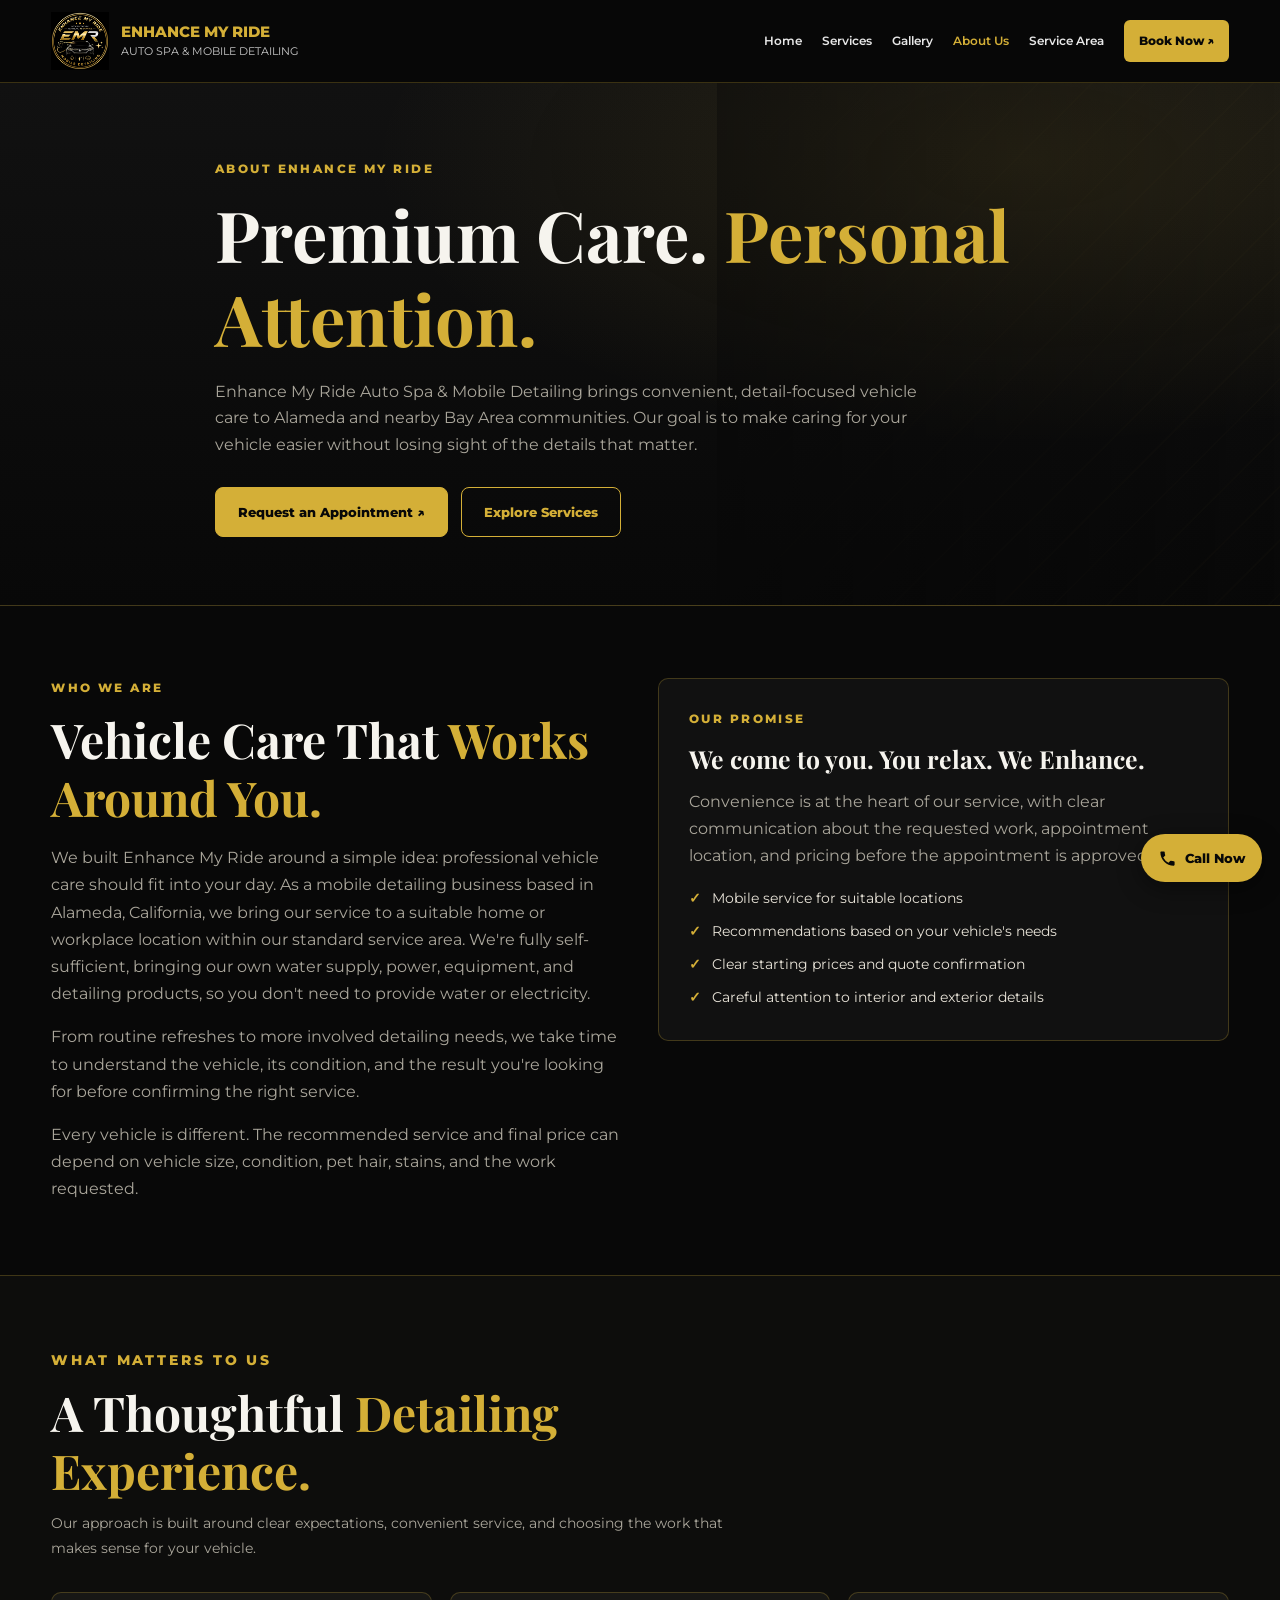
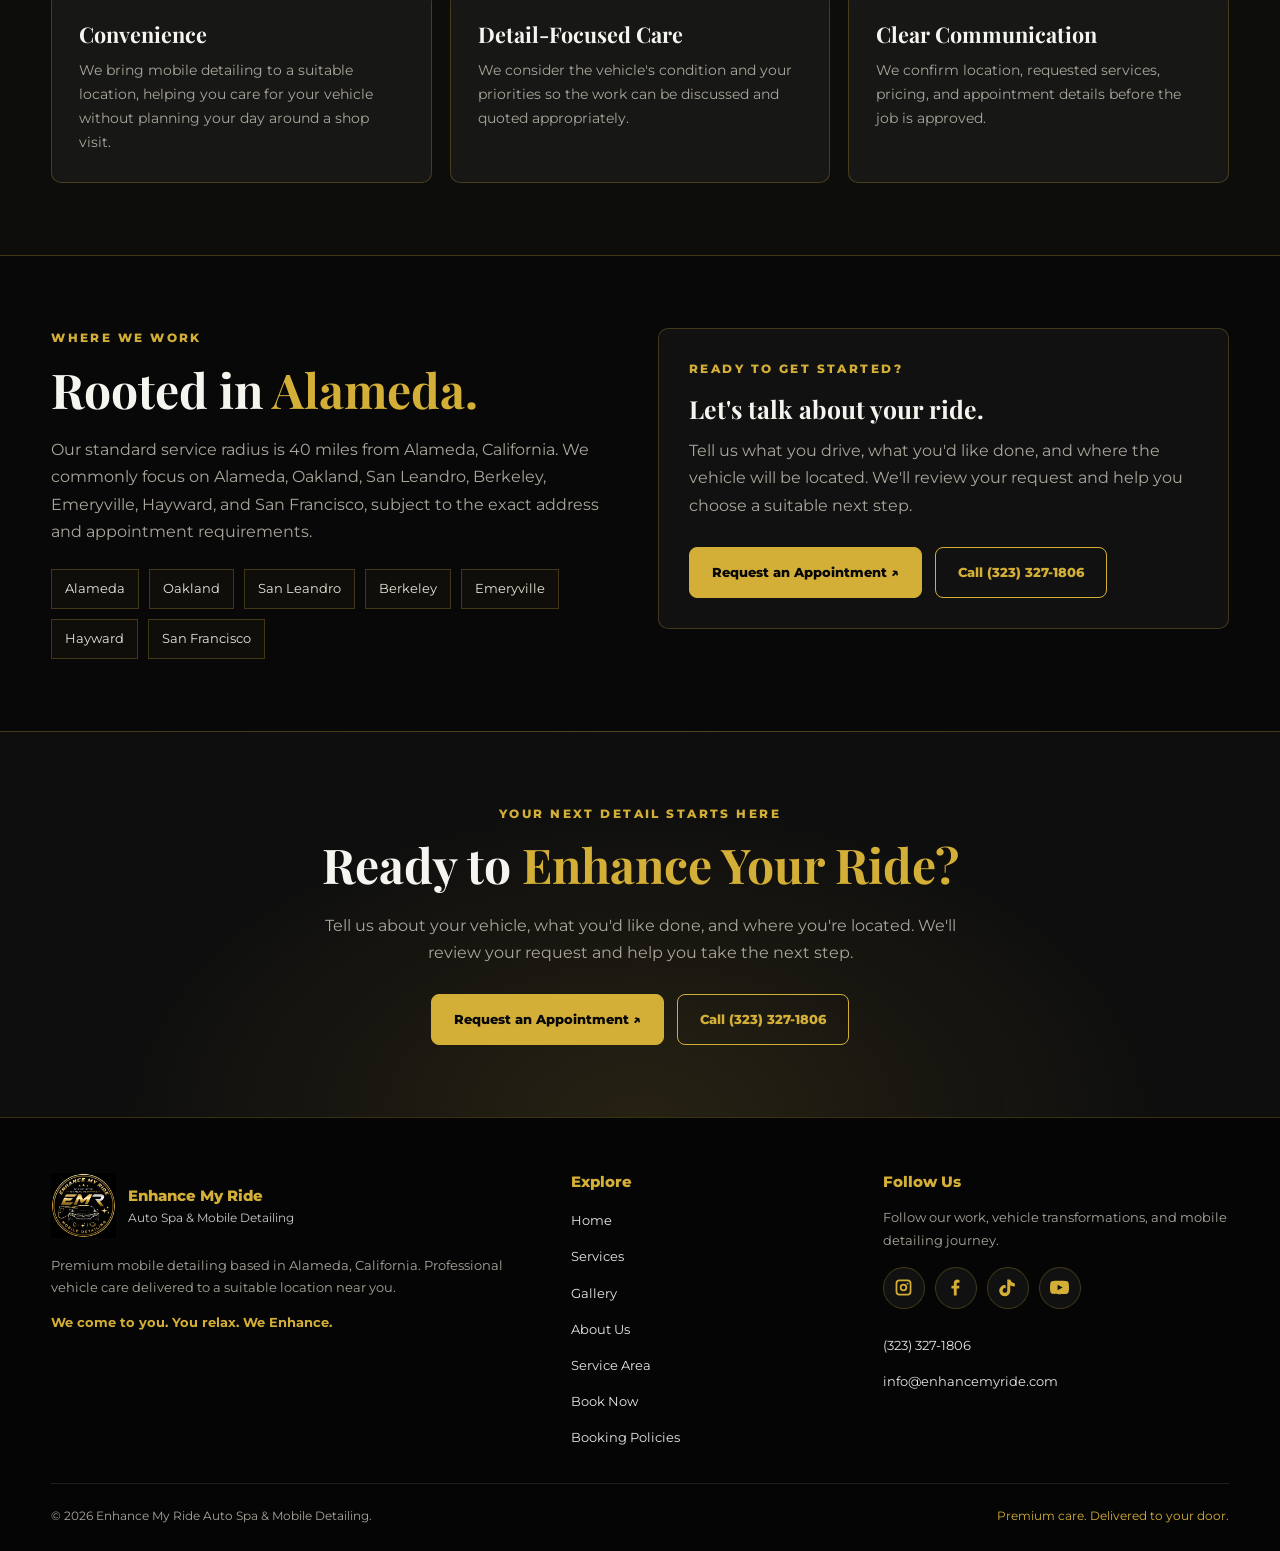
==== about.html @ 31b24845 "Update about.html" ====
<!DOCTYPE html>
<html lang="en">
<head>
  <title>About Us | Enhance My Ride Auto Spa & Mobile Detailing</title>
  <meta name="description" content="Learn about Enhance My Ride Auto Spa & Mobile Detailing, a mobile detailing business based in Alameda, California, serving nearby Bay Area communities.">
  <link rel="canonical" href="https://enhancemyride.com/about.html">
  <meta charset="UTF-8">
  <meta name="viewport" content="width=device-width, initial-scale=1">
  <meta name="theme-color" content="#080808">
  <meta name="robots" content="index, follow">
  <link rel="icon" href="images/enhance-my-ride-logo.webp?v=3">
  <link rel="preconnect" href="https://fonts.googleapis.com">
  <link rel="preconnect" href="https://fonts.gstatic.com" crossorigin>
  <link href="https://fonts.googleapis.com/css2?family=Montserrat:wght@400;500;600;700;800&family=Playfair+Display:wght@600;700&display=swap" rel="stylesheet">

  <style>
:root{--black:#080808;--black-soft:#111111;--black-card:#171715;--gold:#d4af37;--gold-light:#ecd27a;--white:#f6f4ee;--muted:#aaa69b;--line:rgba(212,175,55,.25);--max:1180px}
*,*::before,*::after{box-sizing:border-box;margin:0;padding:0}
html{scroll-behavior:smooth;scroll-padding-top:100px}
body{min-width:320px;overflow-x:hidden;background:var(--black);color:var(--white);font-family:"Montserrat",sans-serif;line-height:1.7}
a{color:inherit;text-decoration:none}
img,svg{display:block;max-width:100%}
button{font:inherit;-webkit-tap-highlight-color:transparent}
a:focus-visible,button:focus-visible{outline:3px solid var(--gold-light);outline-offset:4px}
.container{width:min(92%,var(--max));margin-inline:auto}
.gold{color:var(--gold)}
.eyebrow{margin-bottom:12px;color:var(--gold);font-size:.76rem;font-weight:800;letter-spacing:.2em;text-transform:uppercase}
h1,h2{font-family:"Playfair Display",Georgia,serif;line-height:1.2}
h1{margin-bottom:20px;font-size:clamp(2.6rem,6vw,4.4rem)}
h2{margin-bottom:18px;font-size:clamp(2rem,4vw,3rem)}
h3{line-height:1.35}
p{color:var(--muted)}
.section{padding:72px 0}
.section-heading{max-width:760px;margin-bottom:32px}
.section-heading h2{margin-bottom:12px}
.section-heading p{max-width:700px;font-size:.9rem}
.btn{display:inline-flex;min-height:48px;align-items:center;justify-content:center;gap:9px;padding:13px 22px;border:1px solid var(--gold);border-radius:8px;background:var(--gold);color:#080808;font-size:.84rem;font-weight:800;text-align:center;transition:transform .2s ease,background .2s ease}
.btn:hover{transform:translateY(-2px);background:var(--gold-light)}
.btn-outline{background:transparent;color:var(--gold)}
.btn-outline:hover{background:rgba(212,175,55,.1)}
.actions{display:flex;flex-wrap:wrap;gap:13px;margin-top:28px}
.site-header{position:sticky;top:0;z-index:1000;background:rgba(8,8,8,.97);border-bottom:1px solid var(--line);backdrop-filter:blur(14px)}
.nav-container{position:relative;display:flex;min-height:82px;align-items:center;justify-content:space-between;gap:20px}
.brand{display:flex;min-width:0;align-items:center;gap:12px}
.brand img{width:58px;height:58px;flex-shrink:0;object-fit:contain}
.brand-name{display:block;color:var(--gold);font-family:"Montserrat",sans-serif;font-size:.96rem;font-weight:800;line-height:1.3}
.brand-tagline{display:block;margin-top:3px;color:#c9c9c9;font-size:.66rem;line-height:1.4}
.menu{display:none;width:44px;height:44px;flex-shrink:0;align-items:center;justify-content:center;border:1px solid var(--line);border-radius:8px;background:var(--black-card);color:var(--gold);font-size:1.5rem;cursor:pointer}
.nav{display:flex;align-items:center;justify-content:flex-end;gap:20px}
.nav a{color:#e7e7e7;font-size:.78rem;font-weight:600;transition:color .2s ease}
.nav a:hover,.nav a[aria-current="page"]{color:var(--gold)}
.nav .nav-book{padding:10px 15px;border:0;border-radius:6px;background:var(--gold);color:#080808;font-weight:800;white-space:nowrap}
.nav .nav-book:hover{background:var(--gold-light);color:#080808}
.page-hero{position:relative;isolation:isolate;padding:76px 0 68px;overflow:hidden;border-bottom:1px solid var(--line);background:radial-gradient(ellipse at 80% 15%,rgba(212,175,55,.12),transparent 45%),linear-gradient(180deg,#111 0%,#080808 100%)}
.page-hero::after{position:absolute;z-index:-1;inset:0 0 0 auto;width:44%;content:"";opacity:.4;background:linear-gradient(90deg,#080808 0%,transparent 100%),repeating-linear-gradient(135deg,transparent 0,transparent 36px,rgba(212,175,55,.045) 37px,rgba(212,175,55,.045) 38px);pointer-events:none}
.page-hero-content{max-width:850px}
.page-hero h1{max-width:850px;margin-bottom:18px}
.page-hero p:not(.eyebrow){max-width:720px;font-size:.98rem}
.card-grid{display:grid;grid-template-columns:repeat(3,minmax(0,1fr));gap:18px}
.card{padding:27px;border:1px solid var(--line);border-radius:10px;background:var(--black-card);transition:border-color .2s ease,transform .2s ease}
.card:hover{transform:translateY(-3px);border-color:rgba(212,175,55,.6)}
.card h3{margin-bottom:10px;color:var(--white);font-family:"Playfair Display",Georgia,serif;font-size:1.35rem}
.card p{font-size:.88rem}
.card-kicker{margin-bottom:8px;color:var(--gold);font-size:.72rem;font-weight:800;letter-spacing:.13em;text-transform:uppercase}
.price{margin:8px 0 15px;color:var(--gold);font-family:"Playfair Display",Georgia,serif;font-size:2.2rem;line-height:1.2}
.price small{font-family:"Montserrat",sans-serif;font-size:.75rem;font-weight:600}
.feature-list{display:grid;gap:10px;margin:18px 0 0;padding:0;list-style:none}
.feature-list li{position:relative;padding-left:23px;color:#e8e3d8;font-size:.85rem}
.feature-list li::before{position:absolute;left:0;top:0;color:var(--gold);content:"✓";font-weight:800}
.dark-band{border-top:1px solid var(--line);border-bottom:1px solid var(--line);background:#0d0d0c}
.two-col{display:grid;grid-template-columns:1fr 1fr;gap:36px;align-items:start}
.panel{padding:30px;border:1px solid var(--line);border-radius:10px;background:var(--black-soft)}
.panel h3{margin-bottom:12px;color:var(--white);font-family:"Playfair Display",Georgia,serif;font-size:1.55rem}
.panel p+p{margin-top:13px}
.note{margin-top:24px;padding:18px 20px;border-left:3px solid var(--gold);background:rgba(212,175,55,.06);font-size:.82rem}
.city-list{display:flex;flex-wrap:wrap;gap:10px;margin-top:24px}
.city-tag{padding:8px 13px;border:1px solid var(--line);background:rgba(212,175,55,.035);color:#e9e4d9;font-size:.8rem}
.cta{padding:72px 0;border-top:1px solid var(--line);background:radial-gradient(ellipse at 50% 100%,rgba(212,175,55,.12),transparent 58%),#0e0e0e;text-align:center}
.cta-content{max-width:760px;margin-inline:auto}
.cta h2{margin-bottom:18px}
.cta-content>p:not(.eyebrow){max-width:670px;margin-inline:auto}
.cta .actions{justify-content:center}
.footer{padding:55px 0 25px;border-top:1px solid var(--line);background:#050505}
.footer-top{display:grid;grid-template-columns:1.4fr .8fr 1fr;gap:35px;padding-bottom:32px}
.footer-brand{display:flex;align-items:center;gap:12px;margin-bottom:16px}
.footer-logo{width:65px;height:65px;flex-shrink:0;object-fit:contain}
.footer-brand-name,.footer-brand-sub{display:block}
.footer-brand-name{color:var(--gold);font-size:.92rem;font-weight:800}
.footer-brand-sub{color:#c9c9c9;font-size:.75rem;line-height:1.5}
.footer-text{margin-bottom:12px;font-size:.82rem}
.footer-slogan{color:var(--gold);font-size:.82rem;font-weight:700}
.footer-heading{margin-bottom:15px;color:var(--gold);font-family:"Montserrat",sans-serif;font-size:.95rem;font-weight:800}
.footer-links{display:grid;gap:9px;list-style:none}
.footer-links a{overflow-wrap:anywhere;color:#e7e7e7;font-size:.82rem;transition:color .2s ease}
.footer-links a:hover,.footer-links a[aria-current="page"]{color:var(--gold)}
.socials{display:flex;flex-wrap:wrap;gap:10px;margin-top:16px}
.social-link{display:grid;width:42px;height:42px;flex-shrink:0;place-items:center;border:1px solid var(--line);border-radius:50%;background:#111;transition:background .2s ease,border-color .2s ease,transform .2s ease}
.social-link:hover{transform:translateY(-2px);border-color:var(--gold);background:rgba(212,175,55,.12)}
.social-link svg{width:19px;height:19px;fill:var(--gold)}
.footer-bottom{display:flex;align-items:center;justify-content:space-between;flex-wrap:wrap;gap:10px 20px;padding-top:22px;border-top:1px solid rgba(255,255,255,.1)}
.footer-bottom p{font-size:.75rem}
.footer-tagline{color:var(--gold)}
.floating-call{position:fixed;right:18px;bottom:18px;z-index:900;display:inline-flex;min-height:48px;align-items:center;justify-content:center;gap:8px;padding:12px 17px;border:0;border-radius:999px;background:var(--gold);color:#080808;box-shadow:0 6px 24px rgba(0,0,0,.45);font-size:.82rem;font-weight:800;transition:background .2s ease,transform .2s ease}
.floating-call:hover{transform:translateY(-2px);background:var(--gold-light)}
.floating-call svg{width:19px;height:19px;fill:currentColor}
@media(max-width:1000px){.nav{gap:13px}.nav a{font-size:.73rem}.card-grid{gap:14px}}
@media(max-width:800px){.nav-container{min-height:76px;flex-wrap:wrap;padding:12px 0}.brand img{width:50px;height:50px}.menu{display:inline-flex;margin-left:auto}.nav{display:none;width:100%;align-items:stretch;flex-direction:column;gap:0;padding:8px 0 12px}.nav.is-open{display:flex}.nav a{padding:11px 8px;border-bottom:1px solid rgba(255,255,255,.07);font-size:.85rem}.nav .nav-book{margin-top:8px;padding:12px 15px;text-align:center}.card-grid,.two-col{grid-template-columns:1fr}.footer-top{grid-template-columns:1fr 1fr;gap:30px}.footer-top>div:first-child{grid-column:1/-1}}
@media(max-width:600px){.page-hero{padding:58px 0 50px}.page-hero::after{width:75%;opacity:.3}.section{padding:55px 0 65px}.actions{align-items:stretch;flex-direction:column}.actions .btn{width:100%}.cta{padding:62px 0}.footer-top{grid-template-columns:1fr;gap:27px}.footer-top>div:first-child{grid-column:auto}.footer-bottom{align-items:flex-start;flex-direction:column}.floating-call{right:12px;bottom:12px;min-height:44px;padding:10px 14px}}
@media(prefers-reduced-motion:reduce){html{scroll-behavior:auto}*,*::before,*::after{scroll-behavior:auto!important;transition-duration:.01ms!important;animation-duration:.01ms!important;animation-iteration-count:1!important}}
  </style>
</head>

<body>
  <header class="site-header">
    <div class="container nav-container">
      <a class="brand" href="index.html" aria-label="Enhance My Ride home">
        <img src="images/enhance-my-ride-logo.webp?v=3" alt="Enhance My Ride Auto Spa logo" width="58" height="58" loading="eager" decoding="async">
        <span>
          <span class="brand-name">ENHANCE MY RIDE</span>
          <span class="brand-tagline">AUTO SPA &amp; MOBILE DETAILING</span>
        </span>
      </a>

      <button class="menu" type="button" aria-label="Open navigation" aria-expanded="false" aria-controls="main-nav">☰</button>

      <nav class="nav" id="main-nav" aria-label="Main navigation">
        <a href="index.html">Home</a>
        <a href="services.html">Services</a>
        <a href="gallery.html">Gallery</a>
        <a href="about.html" aria-current="page">About Us</a>
        <a href="service-area.html">Service Area</a>
        <a href="book-now.html" class="nav-book">Book Now ↗</a>
      </nav>
    </div>
  </header>

  <main>
    <section class="page-hero">
      <div class="container page-hero-content">
        <p class="eyebrow">About Enhance My Ride</p>
        <h1>Premium Care. <span class="gold">Personal Attention.</span></h1>
        <p>Enhance My Ride Auto Spa &amp; Mobile Detailing brings convenient, detail-focused vehicle care to Alameda and nearby Bay Area communities. Our goal is to make caring for your vehicle easier without losing sight of the details that matter.</p>
        <div class="actions">
          <a class="btn" href="book-now.html">Request an Appointment ↗</a>
          <a class="btn btn-outline" href="services.html">Explore Services</a>
        </div>
      </div>
    </section>

    <section class="section">
      <div class="container two-col">
        <div>
          <p class="eyebrow">Who We Are</p>
          <h2>Vehicle Care That <span class="gold">Works Around You.</span></h2>
          <p>We built Enhance My Ride around a simple idea: professional vehicle care should fit into your day. As a mobile detailing business based in Alameda, California, we bring our service to a suitable home or workplace location within our standard service area. We're fully self-sufficient, bringing our own water supply, power, equipment, and detailing products, so you don't need to provide water or electricity.</p>
          <p style="margin-top:16px">From routine refreshes to more involved detailing needs, we take time to understand the vehicle, its condition, and the result you're looking for before confirming the right service.</p>
          <p style="margin-top:16px">Every vehicle is different. The recommended service and final price can depend on vehicle size, condition, pet hair, stains, and the work requested.</p>
        </div>

        <aside class="panel">
          <p class="eyebrow">Our Promise</p>
          <h3>We come to you. You relax. We Enhance.</h3>
          <p>Convenience is at the heart of our service, with clear communication about the requested work, appointment location, and pricing before the appointment is approved.</p>
          <ul class="feature-list">
            <li>Mobile service for suitable locations</li>
            <li>Recommendations based on your vehicle's needs</li>
            <li>Clear starting prices and quote confirmation</li>
            <li>Careful attention to interior and exterior details</li>
          </ul>
        </aside>
      </div>
    </section>

    <section class="section dark-band">
      <div class="container">
        <div class="section-heading">
          <p class="eyebrow">What Matters to Us</p>
          <h2>A Thoughtful <span class="gold">Detailing Experience.</span></h2>
          <p>Our approach is built around clear expectations, convenient service, and choosing the work that makes sense for your vehicle.</p>
        </div>

        <div class="card-grid">
          <article class="card">
            <h3>Convenience</h3>
            <p>We bring mobile detailing to a suitable location, helping you care for your vehicle without planning your day around a shop visit.</p>
          </article>
          <article class="card">
            <h3>Detail-Focused Care</h3>
            <p>We consider the vehicle's condition and your priorities so the work can be discussed and quoted appropriately.</p>
          </article>
          <article class="card">
            <h3>Clear Communication</h3>
            <p>We confirm location, requested services, pricing, and appointment details before the job is approved.</p>
          </article>
        </div>
      </div>
    </section>

    <section class="section">
      <div class="container two-col">
        <div>
          <p class="eyebrow">Where We Work</p>
          <h2>Rooted in <span class="gold">Alameda.</span></h2>
          <p>Our standard service radius is 40 miles from Alameda, California. We commonly focus on Alameda, Oakland, San Leandro, Berkeley, Emeryville, Hayward, and San Francisco, subject to the exact address and appointment requirements.</p>
          <div class="city-list">
            <span class="city-tag">Alameda</span>
            <span class="city-tag">Oakland</span>
            <span class="city-tag">San Leandro</span>
            <span class="city-tag">Berkeley</span>
            <span class="city-tag">Emeryville</span>
            <span class="city-tag">Hayward</span>
            <span class="city-tag">San Francisco</span>
          </div>
        </div>

        <aside class="panel">
          <p class="eyebrow">Ready to Get Started?</p>
          <h3>Let's talk about your ride.</h3>
          <p>Tell us what you drive, what you'd like done, and where the vehicle will be located. We'll review your request and help you choose a suitable next step.</p>
          <div class="actions">
            <a class="btn" href="book-now.html">Request an Appointment ↗</a>
            <a class="btn btn-outline" href="tel:+13233271806">Call (323) 327-1806</a>
          </div>
        </aside>
      </div>
    </section>

    <section class="cta">
      <div class="container cta-content">
        <p class="eyebrow">Your Next Detail Starts Here</p>
        <h2>Ready to <span class="gold">Enhance Your Ride?</span></h2>
        <p>Tell us about your vehicle, what you'd like done, and where you're located. We'll review your request and help you take the next step.</p>
        <div class="actions">
          <a class="btn" href="book-now.html">Request an Appointment ↗</a>
          <a class="btn btn-outline" href="tel:+13233271806">Call (323) 327-1806</a>
        </div>
      </div>
    </section>
  </main>

  <footer class="footer">
    <div class="container">
      <div class="footer-top">
        <div>
          <a class="footer-brand" href="index.html" aria-label="Enhance My Ride home">
            <img class="footer-logo" src="images/enhance-my-ride-logo.webp?v=3" alt="Enhance My Ride logo" width="1254" height="1254" loading="lazy" decoding="async">
            <span>
              <span class="footer-brand-name">Enhance My Ride</span>
              <span class="footer-brand-sub">Auto Spa &amp; Mobile Detailing</span>
            </span>
          </a>
          <p class="footer-text">Premium mobile detailing based in Alameda, California. Professional vehicle care delivered to a suitable location near you.</p>
          <p class="footer-slogan">We come to you. You relax. We Enhance.</p>
        </div>

        <div>
          <h2 class="footer-heading">Explore</h2>
          <ul class="footer-links">
            <li><a href="index.html">Home</a></li>
            <li><a href="services.html">Services</a></li>
            <li><a href="gallery.html">Gallery</a></li>
            <li><a href="about.html">About Us</a></li>
            <li><a href="service-area.html">Service Area</a></li>
            <li><a href="book-now.html">Book Now</a></li>
            <li><a href="booking-policies.html">Booking Policies</a></li>
          </ul>
        </div>

        <div>
          <h2 class="footer-heading">Follow Us</h2>
          <p class="footer-text">Follow our work, vehicle transformations, and mobile detailing journey.</p>

          <div class="socials">
            <a class="social-link" href="https://www.instagram.com/enhancemyridemobiledetailing/" target="_blank" rel="noopener noreferrer" aria-label="Instagram">
              <svg viewBox="0 0 24 24" aria-hidden="true"><path d="M7 2h10a5 5 0 0 1 5 5v10a5 5 0 0 1-5 5H7a5 5 0 0 1-5-5V7a5 5 0 0 1 5-5Zm0 2.2A2.8 2.8 0 0 0 4.2 7v10A2.8 2.8 0 0 0 7 19.8h10a2.8 2.8 0 0 0 2.8-2.8V7A2.8 2.8 0 0 0 17 4.2H7Zm5 3.1a4.7 4.7 0 1 1 0 9.4 4.7 4.7 0 0 1 0-9.4Zm0 2.2a2.5 2.5 0 1 0 0 5 2.5 2.5 0 0 0 0-5Zm5.1-3.4a1.1 1.1 0 1 1 0 2.2 1.1 1.1 0 0 1 0-2.2Z"/></svg>
            </a>
            <a class="social-link" href="https://www.facebook.com/enhancemyridemobiledetailing/" target="_blank" rel="noopener noreferrer" aria-label="Facebook">
              <svg viewBox="0 0 24 24" aria-hidden="true"><path d="M13.5 22v-8.8h3l.45-3.45H13.5V7.55c0-1 .28-1.68 1.72-1.68h1.84V2.78A24 24 0 0 0 14.38 2C11.72 2 9.9 3.62 9.9 6.6v3.15H6.9v3.45h3V22h3.6Z"/></svg>
            </a>
            <a class="social-link" href="https://www.tiktok.com/@enhancemyride" target="_blank" rel="noopener noreferrer" aria-label="TikTok">
              <svg viewBox="0 0 24 24" aria-hidden="true"><path d="M19.6 6.3a6.4 6.4 0 0 1-4.1-4.1V2h-3.8v13.7a2.9 2.9 0 1 1-2-2.75V9.1a7 7 0 1 0 5.8 6.9V9a10 10 0 0 0 5.8 1.85V7.1a6.5 6.5 0 0 1-1.7-.8Z"/></svg>
            </a>
            <a class="social-link" href="https://www.youtube.com/@enhancemyride" target="_blank" rel="noopener noreferrer" aria-label="YouTube">
              <svg viewBox="0 0 24 24" aria-hidden="true"><path d="M23.5 6.2a3 3 0 0 0-2.1-2.1C19.6 3.6 12 3.6 12 3.6s-7.6 0-9.4.5A3 3 0 0 0 .5 6.2 31 31 0 0 0 0 12a31 31 0 0 0 .5 5.8 3 3 0 0 0 2.1 2.1c1.8.5 9.4.5 9.4.5s7.6 0 9.4-.5a3 3 0 0 0 2.1-2.1A31 31 0 0 0 24 12a31 31 0 0 0-.5-5.8ZM9.6 15.6V8.4l6.3 3.6-6.3 3.6Z"/></svg>
            </a>
          </div>

          <ul class="footer-links" style="margin-top:22px">
            <li><a href="tel:+13233271806">(323) 327-1806</a></li>
            <li><a href="mailto:info@enhancemyride.com">info@enhancemyride.com</a></li>
          </ul>
        </div>
      </div>

      <div class="footer-bottom">
        <p>© <span id="current-year">2026</span> Enhance My Ride Auto Spa &amp; Mobile Detailing.</p>
        <p class="footer-tagline">Premium care. Delivered to your door.</p>
      </div>
    </div>
  </footer>

  <a class="floating-call" href="tel:+13233271806" aria-label="Call Enhance My Ride now">
    <svg viewBox="0 0 24 24" aria-hidden="true"><path d="M6.6 10.8a15.1 15.1 0 0 0 6.6 6.6l2.2-2.2a1 1 0 0 1 1-.24 11.3 11.3 0 0 0 3.55.57 1 1 0 0 1 1 1V20a1 1 0 0 1-1 1C10.6 21 3 13.4 3 4a1 1 0 0 1 1-1h3.5a1 1 0 0 1 1 1 11.3 11.3 0 0 0 .57 3.55 1 1 0 0 1-.25 1l-2.22 2.25Z"/></svg>
    <span>Call Now</span>
  </a>

  <script>
  (() => {
    const menuButton = document.querySelector(".menu");
    const nav = document.getElementById("main-nav");

    if (menuButton && nav) {
      const closeMenu = () => {
        nav.classList.remove("is-open");
        menuButton.setAttribute("aria-expanded", "false");
        menuButton.setAttribute("aria-label", "Open navigation");
        menuButton.textContent = "☰";
      };

      menuButton.addEventListener("click", () => {
        const isOpen = nav.classList.toggle("is-open");
        menuButton.setAttribute("aria-expanded", String(isOpen));
        menuButton.setAttribute("aria-label", isOpen ? "Close navigation" : "Open navigation");
        menuButton.textContent = isOpen ? "×" : "☰";
      });

      nav.querySelectorAll("a").forEach(link => link.addEventListener("click", closeMenu));

      document.addEventListener("keydown", event => {
        if (event.key === "Escape") closeMenu();
      });

      window.addEventListener("resize", () => {
        if (window.innerWidth > 800) closeMenu();
      });
    }

    const year = document.getElementById("current-year");
    if (year) year.textContent = new Date().getFullYear();
  })();
  </script>
</body>
</html>
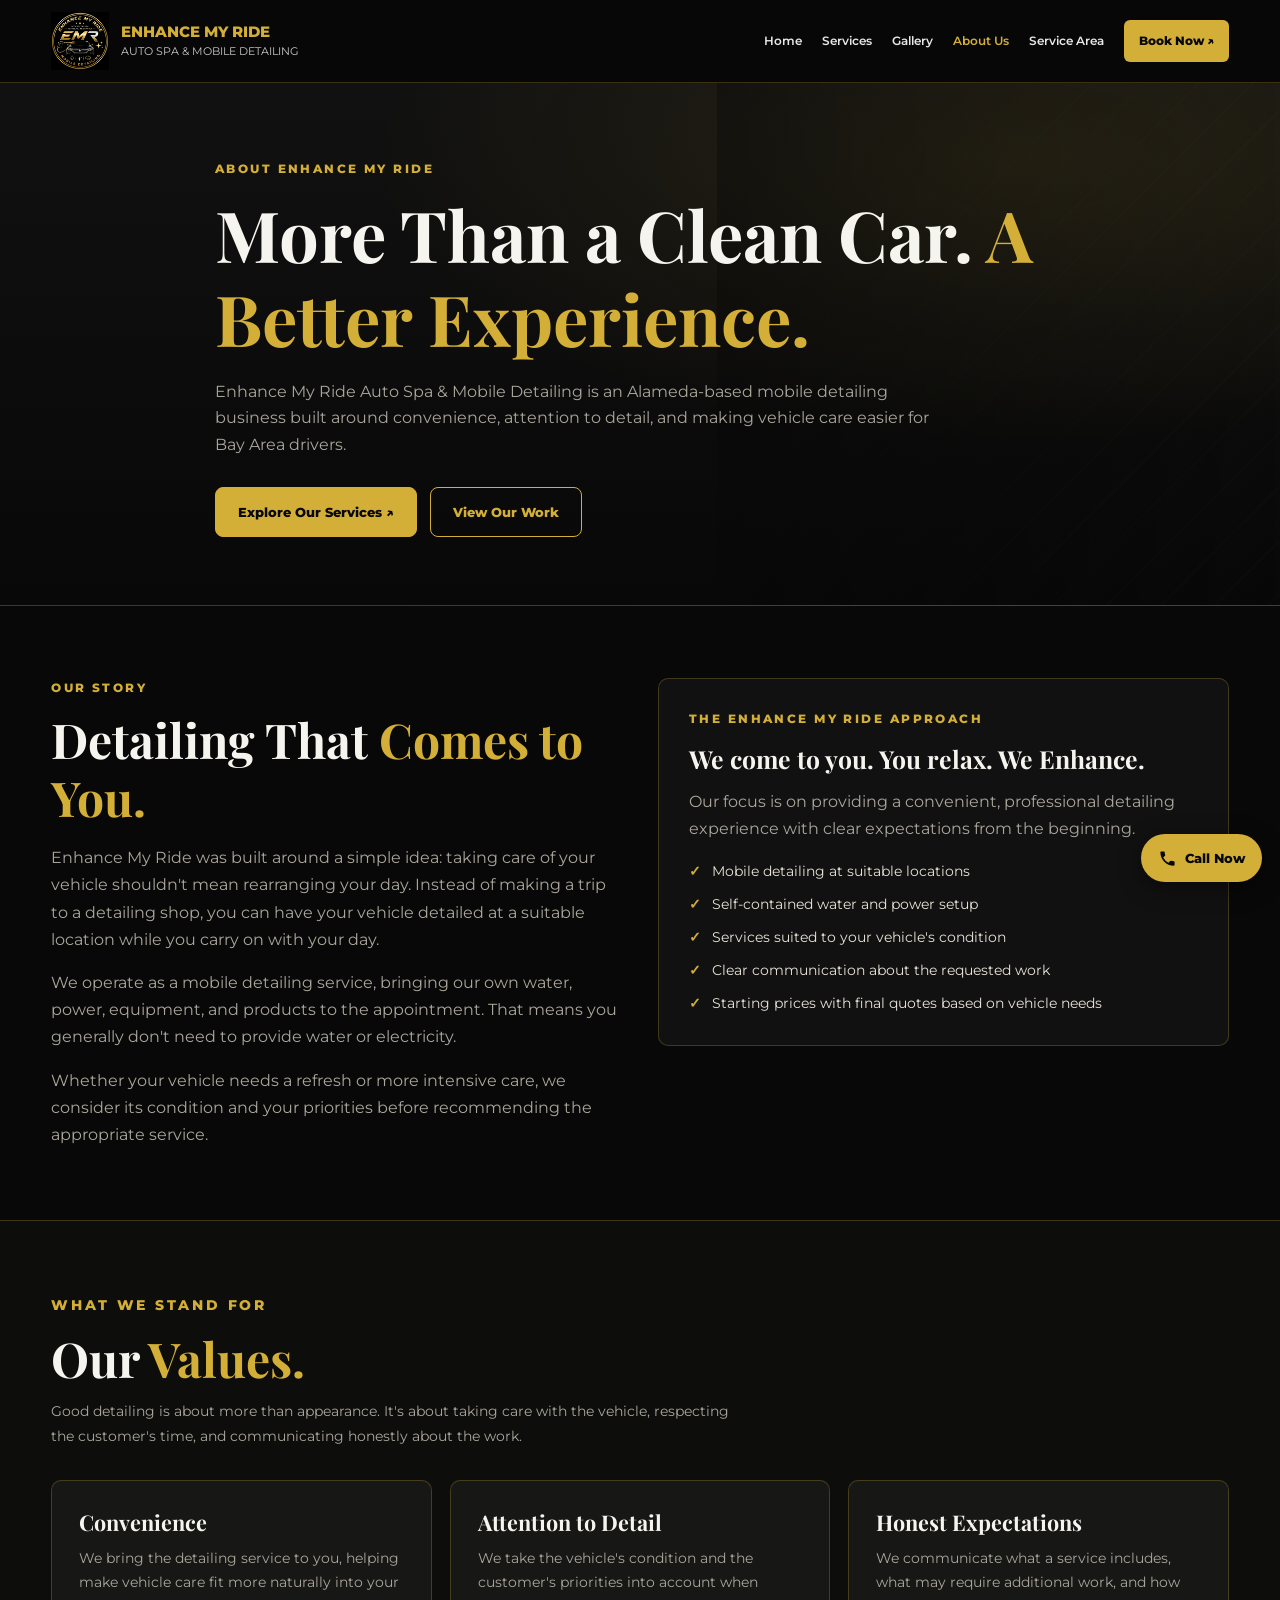
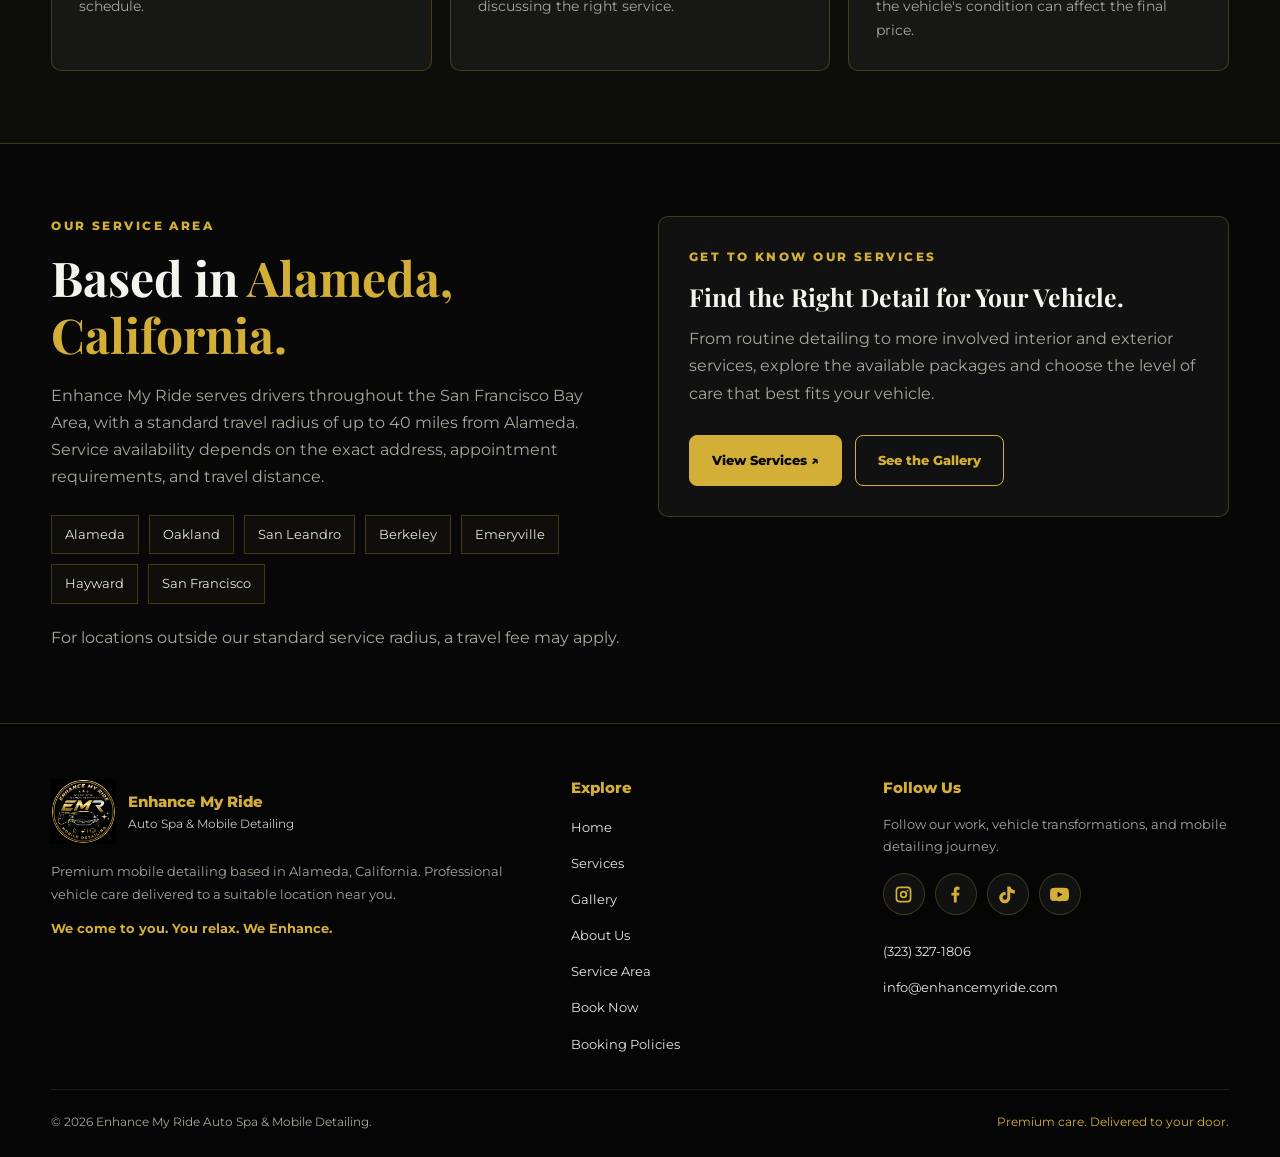
==== commit e9822cfb: "Update about.html" ====
--- a/about.html
+++ b/about.html
@@ -136,107 +136,155 @@
   </header>
 
   <main>
-    <section class="page-hero">
-      <div class="container page-hero-content">
-        <p class="eyebrow">About Enhance My Ride</p>
-        <h1>Premium Care. <span class="gold">Personal Attention.</span></h1>
-        <p>Enhance My Ride Auto Spa &amp; Mobile Detailing brings convenient, detail-focused vehicle care to Alameda and nearby Bay Area communities. Our goal is to make caring for your vehicle easier without losing sight of the details that matter.</p>
+  <section class="page-hero">
+    <div class="container page-hero-content">
+      <p class="eyebrow">About Enhance My Ride</p>
+      <h1>More Than a Clean Car. <span class="gold">A Better Experience.</span></h1>
+      <p>
+        Enhance My Ride Auto Spa &amp; Mobile Detailing is an Alameda-based
+        mobile detailing business built around convenience, attention to
+        detail, and making vehicle care easier for Bay Area drivers.
+      </p>
+      <div class="actions">
+        <a class="btn" href="services.html">Explore Our Services ↗</a>
+        <a class="btn btn-outline" href="gallery.html">View Our Work</a>
+      </div>
+    </div>
+  </section>
+
+  <section class="section">
+    <div class="container two-col">
+      <div>
+        <p class="eyebrow">Our Story</p>
+        <h2>Detailing That <span class="gold">Comes to You.</span></h2>
+
+        <p>
+          Enhance My Ride was built around a simple idea: taking care of your
+          vehicle shouldn't mean rearranging your day. Instead of making a trip
+          to a detailing shop, you can have your vehicle detailed at a suitable
+          location while you carry on with your day.
+        </p>
+
+        <p style="margin-top:16px">
+          We operate as a mobile detailing service, bringing our own water,
+          power, equipment, and products to the appointment. That means you
+          generally don't need to provide water or electricity.
+        </p>
+
+        <p style="margin-top:16px">
+          Whether your vehicle needs a refresh or more intensive care, we
+          consider its condition and your priorities before recommending
+          the appropriate service.
+        </p>
+      </div>
+
+      <aside class="panel">
+        <p class="eyebrow">The Enhance My Ride Approach</p>
+        <h3>We come to you. You relax. We Enhance.</h3>
+
+        <p>
+          Our focus is on providing a convenient, professional detailing
+          experience with clear expectations from the beginning.
+        </p>
+
+        <ul class="feature-list">
+          <li>Mobile detailing at suitable locations</li>
+          <li>Self-contained water and power setup</li>
+          <li>Services suited to your vehicle's condition</li>
+          <li>Clear communication about the requested work</li>
+          <li>Starting prices with final quotes based on vehicle needs</li>
+        </ul>
+      </aside>
+    </div>
+  </section>
+
+  <section class="section dark-band">
+    <div class="container">
+      <div class="section-heading">
+        <p class="eyebrow">What We Stand For</p>
+        <h2>Our <span class="gold">Values.</span></h2>
+        <p>
+          Good detailing is about more than appearance. It's about taking
+          care with the vehicle, respecting the customer's time, and
+          communicating honestly about the work.
+        </p>
+      </div>
+
+      <div class="card-grid">
+        <article class="card">
+          <h3>Convenience</h3>
+          <p>
+            We bring the detailing service to you, helping make vehicle
+            care fit more naturally into your schedule.
+          </p>
+        </article>
+
+        <article class="card">
+          <h3>Attention to Detail</h3>
+          <p>
+            We take the vehicle's condition and the customer's priorities
+            into account when discussing the right service.
+          </p>
+        </article>
+
+        <article class="card">
+          <h3>Honest Expectations</h3>
+          <p>
+            We communicate what a service includes, what may require
+            additional work, and how the vehicle's condition can affect
+            the final price.
+          </p>
+        </article>
+      </div>
+    </div>
+  </section>
+
+  <section class="section">
+    <div class="container two-col">
+      <div>
+        <p class="eyebrow">Our Service Area</p>
+        <h2>Based in <span class="gold">Alameda, California.</span></h2>
+
+        <p>
+          Enhance My Ride serves drivers throughout the San Francisco Bay
+          Area, with a standard travel radius of up to 40 miles from
+          Alameda. Service availability depends on the exact address,
+          appointment requirements, and travel distance.
+        </p>
+
+        <div class="city-list">
+          <span class="city-tag">Alameda</span>
+          <span class="city-tag">Oakland</span>
+          <span class="city-tag">San Leandro</span>
+          <span class="city-tag">Berkeley</span>
+          <span class="city-tag">Emeryville</span>
+          <span class="city-tag">Hayward</span>
+          <span class="city-tag">San Francisco</span>
+        </div>
+
+        <p style="margin-top:20px">
+          For locations outside our standard service radius, a travel
+          fee may apply.
+        </p>
+      </div>
+
+      <aside class="panel">
+        <p class="eyebrow">Get to Know Our Services</p>
+        <h3>Find the Right Detail for Your Vehicle.</h3>
+
+        <p>
+          From routine detailing to more involved interior and exterior
+          services, explore the available packages and choose the level
+          of care that best fits your vehicle.
+        </p>
+
         <div class="actions">
-          <a class="btn" href="book-now.html">Request an Appointment ↗</a>
-          <a class="btn btn-outline" href="services.html">Explore Services</a>
-        </div>
-      </div>
-    </section>
-
-    <section class="section">
-      <div class="container two-col">
-        <div>
-          <p class="eyebrow">Who We Are</p>
-          <h2>Vehicle Care That <span class="gold">Works Around You.</span></h2>
-          <p>We built Enhance My Ride around a simple idea: professional vehicle care should fit into your day. As a mobile detailing business based in Alameda, California, we bring our service to a suitable home or workplace location within our standard service area. We're fully self-sufficient, bringing our own water supply, power, equipment, and detailing products, so you don't need to provide water or electricity.</p>
-          <p style="margin-top:16px">From routine refreshes to more involved detailing needs, we take time to understand the vehicle, its condition, and the result you're looking for before confirming the right service.</p>
-          <p style="margin-top:16px">Every vehicle is different. The recommended service and final price can depend on vehicle size, condition, pet hair, stains, and the work requested.</p>
-        </div>
-
-        <aside class="panel">
-          <p class="eyebrow">Our Promise</p>
-          <h3>We come to you. You relax. We Enhance.</h3>
-          <p>Convenience is at the heart of our service, with clear communication about the requested work, appointment location, and pricing before the appointment is approved.</p>
-          <ul class="feature-list">
-            <li>Mobile service for suitable locations</li>
-            <li>Recommendations based on your vehicle's needs</li>
-            <li>Clear starting prices and quote confirmation</li>
-            <li>Careful attention to interior and exterior details</li>
-          </ul>
-        </aside>
-      </div>
-    </section>
-
-    <section class="section dark-band">
-      <div class="container">
-        <div class="section-heading">
-          <p class="eyebrow">What Matters to Us</p>
-          <h2>A Thoughtful <span class="gold">Detailing Experience.</span></h2>
-          <p>Our approach is built around clear expectations, convenient service, and choosing the work that makes sense for your vehicle.</p>
-        </div>
-
-        <div class="card-grid">
-          <article class="card">
-            <h3>Convenience</h3>
-            <p>We bring mobile detailing to a suitable location, helping you care for your vehicle without planning your day around a shop visit.</p>
-          </article>
-          <article class="card">
-            <h3>Detail-Focused Care</h3>
-            <p>We consider the vehicle's condition and your priorities so the work can be discussed and quoted appropriately.</p>
-          </article>
-          <article class="card">
-            <h3>Clear Communication</h3>
-            <p>We confirm location, requested services, pricing, and appointment details before the job is approved.</p>
-          </article>
-        </div>
-      </div>
-    </section>
-
-    <section class="section">
-      <div class="container two-col">
-        <div>
-          <p class="eyebrow">Where We Work</p>
-          <h2>Rooted in <span class="gold">Alameda.</span></h2>
-          <p>Our standard service radius is 40 miles from Alameda, California. We commonly focus on Alameda, Oakland, San Leandro, Berkeley, Emeryville, Hayward, and San Francisco, subject to the exact address and appointment requirements.</p>
-          <div class="city-list">
-            <span class="city-tag">Alameda</span>
-            <span class="city-tag">Oakland</span>
-            <span class="city-tag">San Leandro</span>
-            <span class="city-tag">Berkeley</span>
-            <span class="city-tag">Emeryville</span>
-            <span class="city-tag">Hayward</span>
-            <span class="city-tag">San Francisco</span>
-          </div>
-        </div>
-
-        <aside class="panel">
-          <p class="eyebrow">Ready to Get Started?</p>
-          <h3>Let's talk about your ride.</h3>
-          <p>Tell us what you drive, what you'd like done, and where the vehicle will be located. We'll review your request and help you choose a suitable next step.</p>
-          <div class="actions">
-            <a class="btn" href="book-now.html">Request an Appointment ↗</a>
-            <a class="btn btn-outline" href="tel:+13233271806">Call (323) 327-1806</a>
-          </div>
-        </aside>
-      </div>
-    </section>
-
-    <section class="cta">
-      <div class="container cta-content">
-        <p class="eyebrow">Your Next Detail Starts Here</p>
-        <h2>Ready to <span class="gold">Enhance Your Ride?</span></h2>
-        <p>Tell us about your vehicle, what you'd like done, and where you're located. We'll review your request and help you take the next step.</p>
-        <div class="actions">
-          <a class="btn" href="book-now.html">Request an Appointment ↗</a>
-          <a class="btn btn-outline" href="tel:+13233271806">Call (323) 327-1806</a>
-        </div>
-      </div>
-    </section>
+          <a class="btn" href="services.html">View Services ↗</a>
+          <a class="btn btn-outline" href="gallery.html">See the Gallery</a>
+        </div>
+      </aside>
+    </div>
+  </section>
   </main>
 
   <footer class="footer">
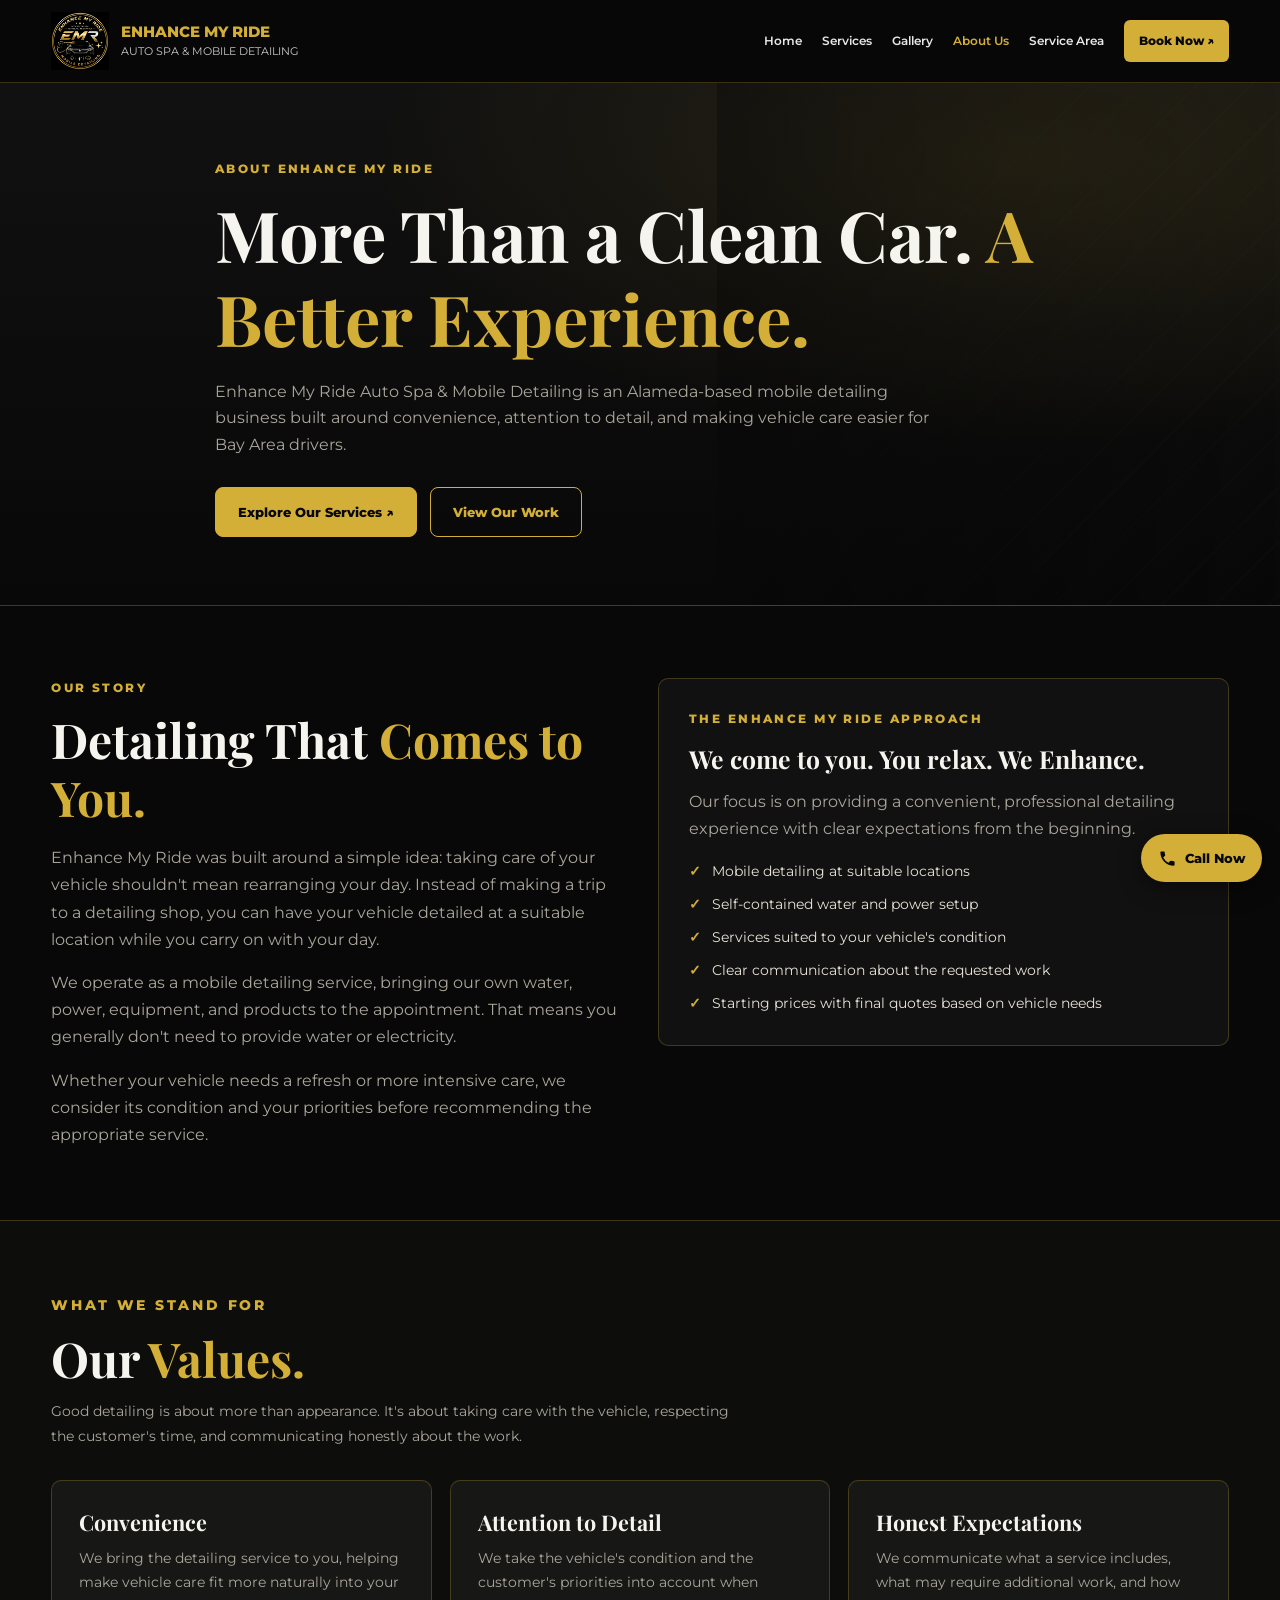
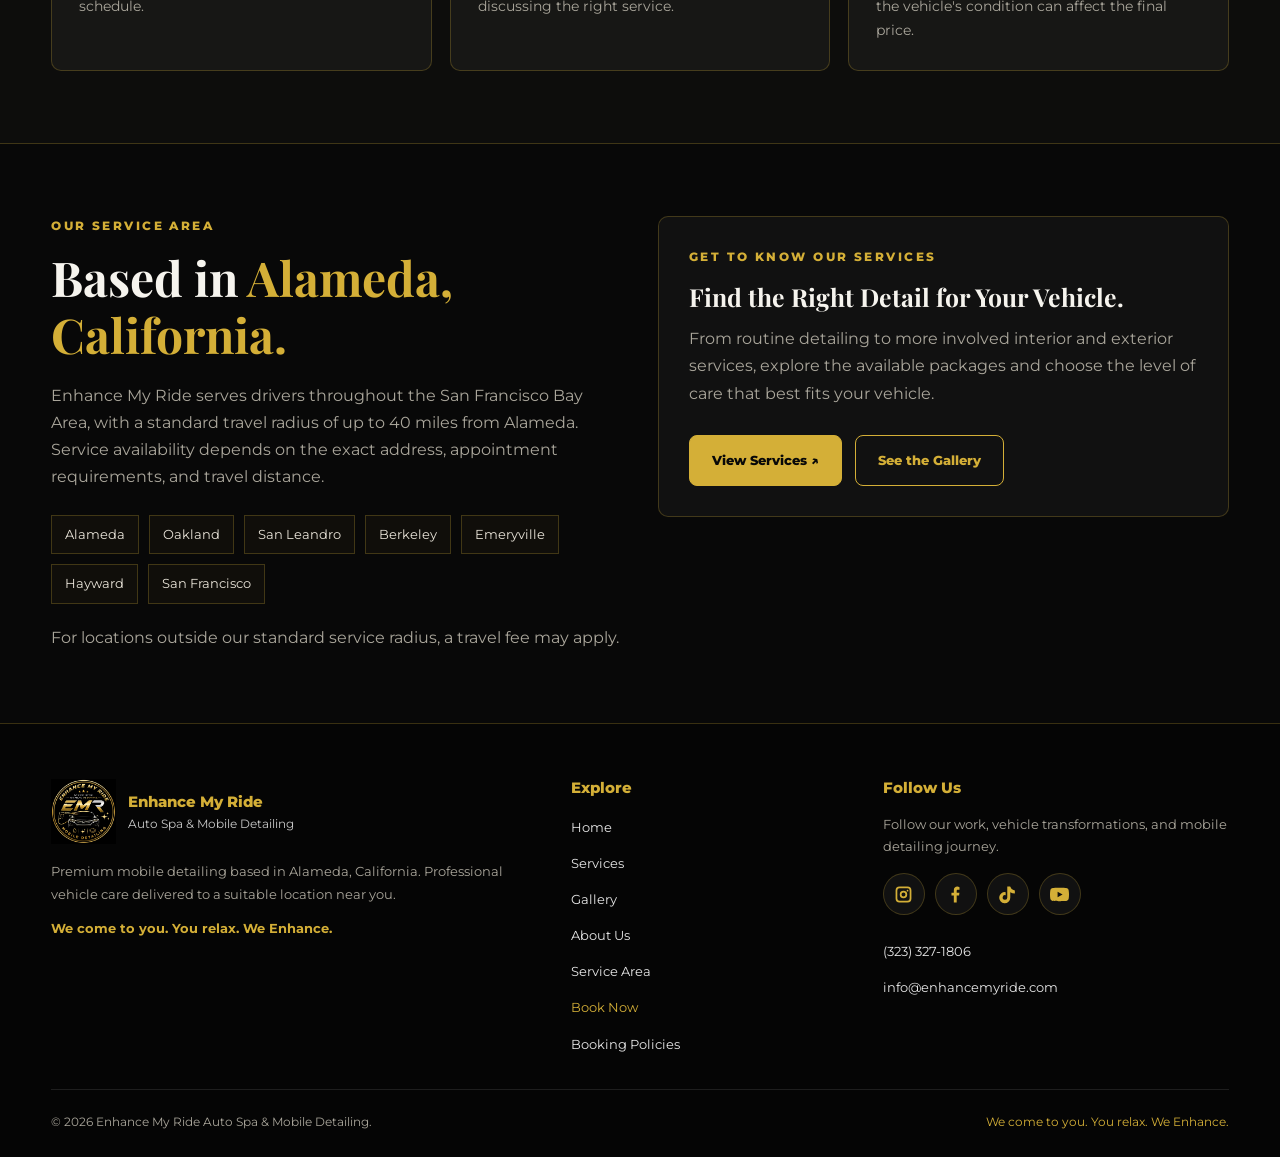
==== commit 957aec33: "Update about.html" ====
--- a/about.html
+++ b/about.html
@@ -289,62 +289,68 @@
 
   <footer class="footer">
     <div class="container">
-      <div class="footer-top">
-        <div>
-          <a class="footer-brand" href="index.html" aria-label="Enhance My Ride home">
-            <img class="footer-logo" src="images/enhance-my-ride-logo.webp?v=3" alt="Enhance My Ride logo" width="1254" height="1254" loading="lazy" decoding="async">
-            <span>
-              <span class="footer-brand-name">Enhance My Ride</span>
-              <span class="footer-brand-sub">Auto Spa &amp; Mobile Detailing</span>
-            </span>
-          </a>
-          <p class="footer-text">Premium mobile detailing based in Alameda, California. Professional vehicle care delivered to a suitable location near you.</p>
-          <p class="footer-slogan">We come to you. You relax. We Enhance.</p>
+        <div class="footer-top">
+            <div>
+                <a class="footer-brand" href="index.html" aria-label="Enhance My Ride home">
+                    <img class="footer-logo"
+                         src="images/enhance-my-ride-logo.webp?v=3"
+                         alt="Enhance My Ride logo"
+                         width="1254" height="1254" loading="lazy" decoding="async">
+                    <span>
+                        <span class="footer-brand-name">Enhance My Ride</span>
+                        <span class="footer-brand-sub">Auto Spa &amp; Mobile Detailing</span>
+                    </span>
+                </a>
+                <p class="footer-text">
+                    Premium mobile detailing based in Alameda, California.
+                    Professional vehicle care delivered to a suitable location near you.
+                </p>
+                <p class="footer-slogan">We come to you. You relax. We Enhance.</p>
+            </div>
+
+            <div>
+                <h2 class="footer-heading">Explore</h2>
+                <ul class="footer-links">
+                    <li><a href="index.html">Home</a></li>
+                    <li><a href="services.html">Services</a></li>
+                    <li><a href="gallery.html">Gallery</a></li>
+                    <li><a href="about.html">About Us</a></li>
+                    <li><a href="service-area.html">Service Area</a></li>
+                    <li><a href="book-now.html" aria-current="page">Book Now</a></li>
+                    <li><a href="booking-policies.html">Booking Policies</a></li>
+                </ul>
+            </div>
+
+            <div>
+                <h2 class="footer-heading">Follow Us</h2>
+                <p class="footer-text">Follow our work, vehicle transformations, and mobile detailing journey.</p>
+
+                <div class="socials">
+                    <a class="social-link" href="https://www.instagram.com/enhancemyridemobiledetailing/" target="_blank" rel="noopener noreferrer" aria-label="Instagram">
+                        <svg viewBox="0 0 24 24" aria-hidden="true"><path d="M7 2h10a5 5 0 0 1 5 5v10a5 5 0 0 1-5 5H7a5 5 0 0 1-5-5V7a5 5 0 0 1 5-5Zm0 2.2A2.8 2.8 0 0 0 4.2 7v10A2.8 2.8 0 0 0 7 19.8h10a2.8 2.8 0 0 0 2.8-2.8V7A2.8 2.8 0 0 0 17 4.2H7Zm5 3.1a4.7 4.7 0 1 1 0 9.4 4.7 4.7 0 0 1 0-9.4Zm0 2.2a2.5 2.5 0 1 0 0 5 2.5 2.5 0 0 0 0-5Zm5.1-3.4a1.1 1.1 0 1 1 0 2.2 1.1 1.1 0 0 1 0-2.2Z"/></svg>
+                    </a>
+                    <a class="social-link" href="https://www.facebook.com/enhancemyridemobiledetailing/" target="_blank" rel="noopener noreferrer" aria-label="Facebook">
+                        <svg viewBox="0 0 24 24" aria-hidden="true"><path d="M13.5 22v-8.8h3l.45-3.45H13.5V7.55c0-1 .28-1.68 1.72-1.68h1.84V2.78A24 24 0 0 0 14.38 2C11.72 2 9.9 3.62 9.9 6.6v3.15H6.9v3.45h3V22h3.6Z"/></svg>
+                    </a>
+                    <a class="social-link" href="https://www.tiktok.com/@enhancemyride" target="_blank" rel="noopener noreferrer" aria-label="TikTok">
+                        <svg viewBox="0 0 24 24" aria-hidden="true"><path d="M19.6 6.3a6.4 6.4 0 0 1-4.1-4.1V2h-3.8v13.7a2.9 2.9 0 1 1-2-2.75V9.1a7 7 0 1 0 5.8 6.9V9a10 10 0 0 0 5.8 1.85V7.1a6.5 6.5 0 0 1-1.7-.8Z"/></svg>
+                    </a>
+                    <a class="social-link" href="https://www.youtube.com/@enhancemyride" target="_blank" rel="noopener noreferrer" aria-label="YouTube">
+                        <svg viewBox="0 0 24 24" aria-hidden="true"><path d="M23.5 6.2a3 3 0 0 0-2.1-2.1C19.6 3.6 12 3.6 12 3.6s-7.6 0-9.4.5A3 3 0 0 0 .5 6.2 31 31 0 0 0 0 12a31 31 0 0 0 .5 5.8 3 3 0 0 0 2.1 2.1c1.8.5 9.4.5 9.4.5s7.6 0 9.4-.5a3 3 0 0 0 2.1-2.1A31 31 0 0 0 24 12a31 31 0 0 0-.5-5.8ZM9.6 15.6V8.4l6.3 3.6-6.3 3.6Z"/></svg>
+                    </a>
+                </div>
+
+                <ul class="footer-links" style="margin-top:22px">
+                    <li><a href="tel:+13233271806">(323) 327-1806</a></li>
+                    <li><a href="mailto:info@enhancemyride.com">info@enhancemyride.com</a></li>
+                </ul>
+            </div>
         </div>
 
-        <div>
-          <h2 class="footer-heading">Explore</h2>
-          <ul class="footer-links">
-            <li><a href="index.html">Home</a></li>
-            <li><a href="services.html">Services</a></li>
-            <li><a href="gallery.html">Gallery</a></li>
-            <li><a href="about.html">About Us</a></li>
-            <li><a href="service-area.html">Service Area</a></li>
-            <li><a href="book-now.html">Book Now</a></li>
-            <li><a href="booking-policies.html">Booking Policies</a></li>
-          </ul>
+        <div class="footer-bottom">
+            <p>© <span id="current-year">2026</span> Enhance My Ride Auto Spa &amp; Mobile Detailing.</p>
+            <p class="footer-tagline">We come to you. You relax. We Enhance.</p>
         </div>
-
-        <div>
-          <h2 class="footer-heading">Follow Us</h2>
-          <p class="footer-text">Follow our work, vehicle transformations, and mobile detailing journey.</p>
-
-          <div class="socials">
-            <a class="social-link" href="https://www.instagram.com/enhancemyridemobiledetailing/" target="_blank" rel="noopener noreferrer" aria-label="Instagram">
-              <svg viewBox="0 0 24 24" aria-hidden="true"><path d="M7 2h10a5 5 0 0 1 5 5v10a5 5 0 0 1-5 5H7a5 5 0 0 1-5-5V7a5 5 0 0 1 5-5Zm0 2.2A2.8 2.8 0 0 0 4.2 7v10A2.8 2.8 0 0 0 7 19.8h10a2.8 2.8 0 0 0 2.8-2.8V7A2.8 2.8 0 0 0 17 4.2H7Zm5 3.1a4.7 4.7 0 1 1 0 9.4 4.7 4.7 0 0 1 0-9.4Zm0 2.2a2.5 2.5 0 1 0 0 5 2.5 2.5 0 0 0 0-5Zm5.1-3.4a1.1 1.1 0 1 1 0 2.2 1.1 1.1 0 0 1 0-2.2Z"/></svg>
-            </a>
-            <a class="social-link" href="https://www.facebook.com/enhancemyridemobiledetailing/" target="_blank" rel="noopener noreferrer" aria-label="Facebook">
-              <svg viewBox="0 0 24 24" aria-hidden="true"><path d="M13.5 22v-8.8h3l.45-3.45H13.5V7.55c0-1 .28-1.68 1.72-1.68h1.84V2.78A24 24 0 0 0 14.38 2C11.72 2 9.9 3.62 9.9 6.6v3.15H6.9v3.45h3V22h3.6Z"/></svg>
-            </a>
-            <a class="social-link" href="https://www.tiktok.com/@enhancemyride" target="_blank" rel="noopener noreferrer" aria-label="TikTok">
-              <svg viewBox="0 0 24 24" aria-hidden="true"><path d="M19.6 6.3a6.4 6.4 0 0 1-4.1-4.1V2h-3.8v13.7a2.9 2.9 0 1 1-2-2.75V9.1a7 7 0 1 0 5.8 6.9V9a10 10 0 0 0 5.8 1.85V7.1a6.5 6.5 0 0 1-1.7-.8Z"/></svg>
-            </a>
-            <a class="social-link" href="https://www.youtube.com/@enhancemyride" target="_blank" rel="noopener noreferrer" aria-label="YouTube">
-              <svg viewBox="0 0 24 24" aria-hidden="true"><path d="M23.5 6.2a3 3 0 0 0-2.1-2.1C19.6 3.6 12 3.6 12 3.6s-7.6 0-9.4.5A3 3 0 0 0 .5 6.2 31 31 0 0 0 0 12a31 31 0 0 0 .5 5.8 3 3 0 0 0 2.1 2.1c1.8.5 9.4.5 9.4.5s7.6 0 9.4-.5a3 3 0 0 0 2.1-2.1A31 31 0 0 0 24 12a31 31 0 0 0-.5-5.8ZM9.6 15.6V8.4l6.3 3.6-6.3 3.6Z"/></svg>
-            </a>
-          </div>
-
-          <ul class="footer-links" style="margin-top:22px">
-            <li><a href="tel:+13233271806">(323) 327-1806</a></li>
-            <li><a href="mailto:info@enhancemyride.com">info@enhancemyride.com</a></li>
-          </ul>
-        </div>
-      </div>
-
-      <div class="footer-bottom">
-        <p>© <span id="current-year">2026</span> Enhance My Ride Auto Spa &amp; Mobile Detailing.</p>
-        <p class="footer-tagline">Premium care. Delivered to your door.</p>
-      </div>
     </div>
   </footer>
 
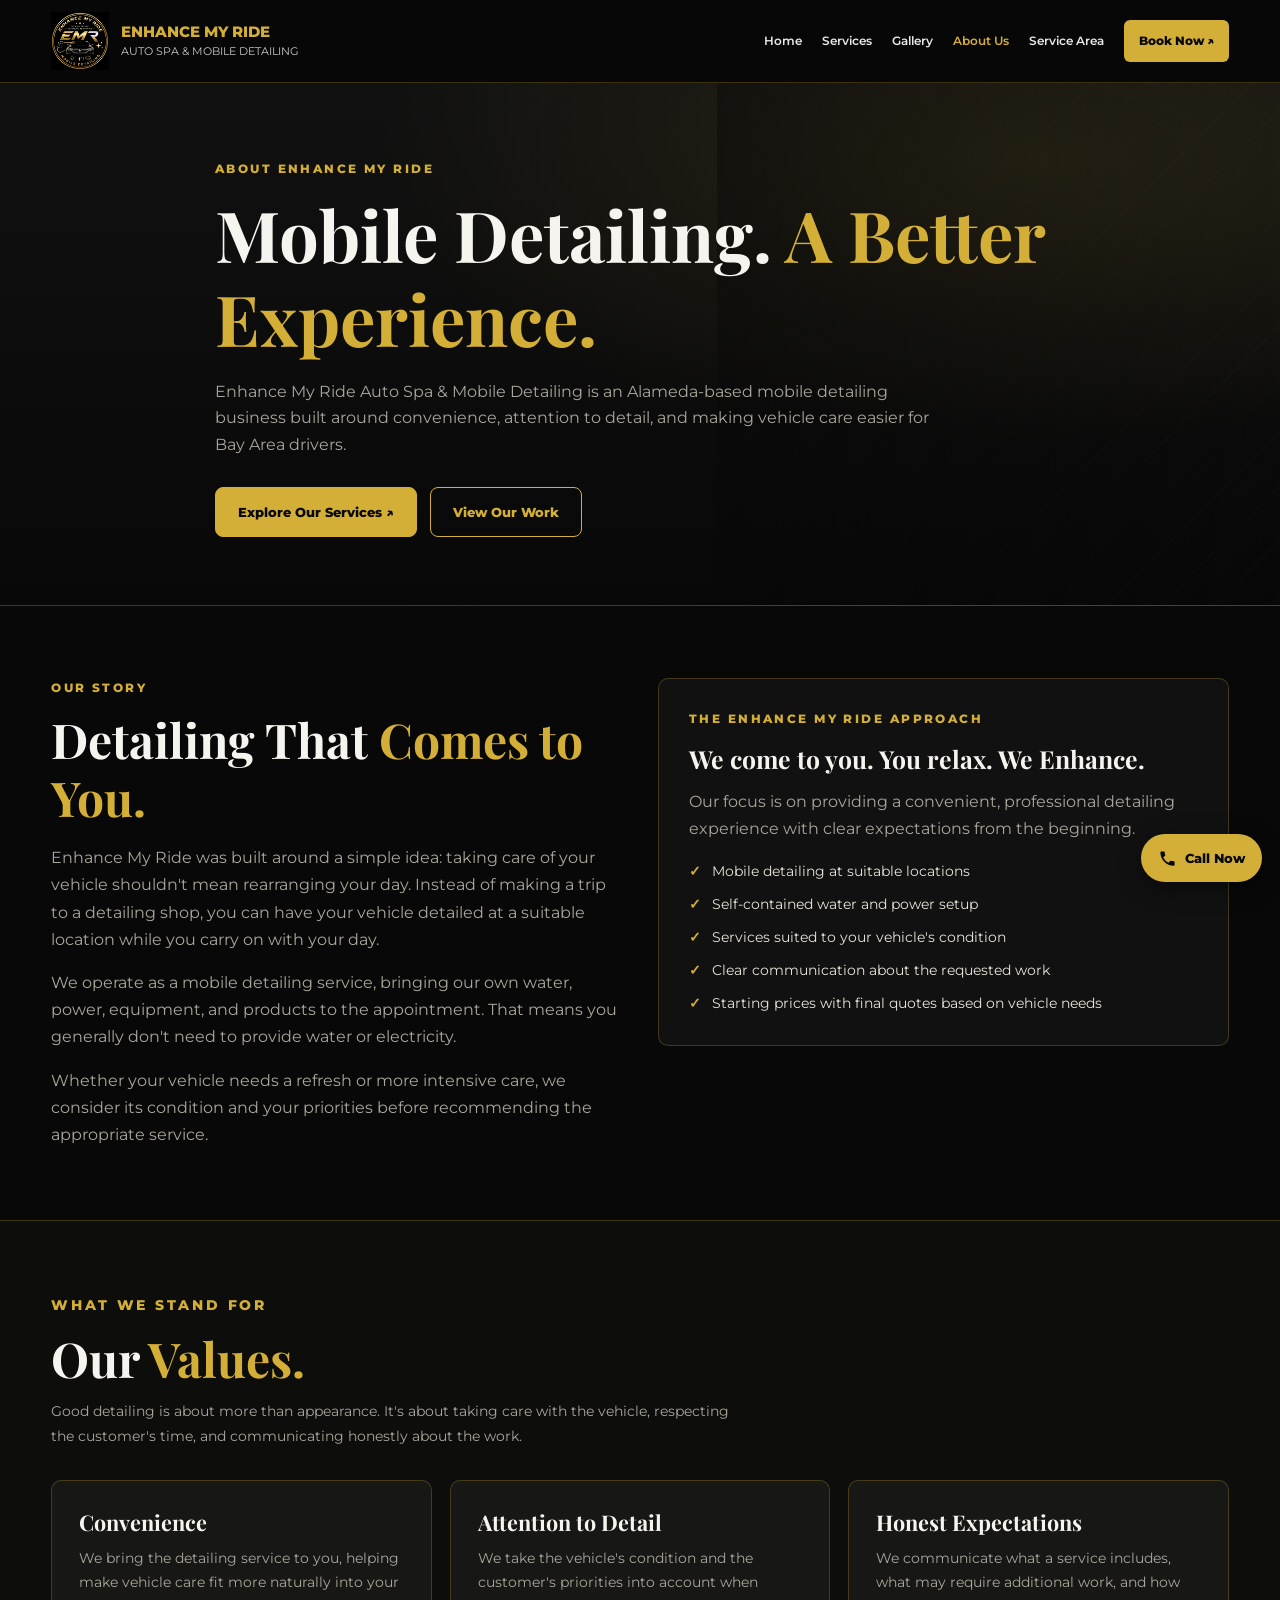
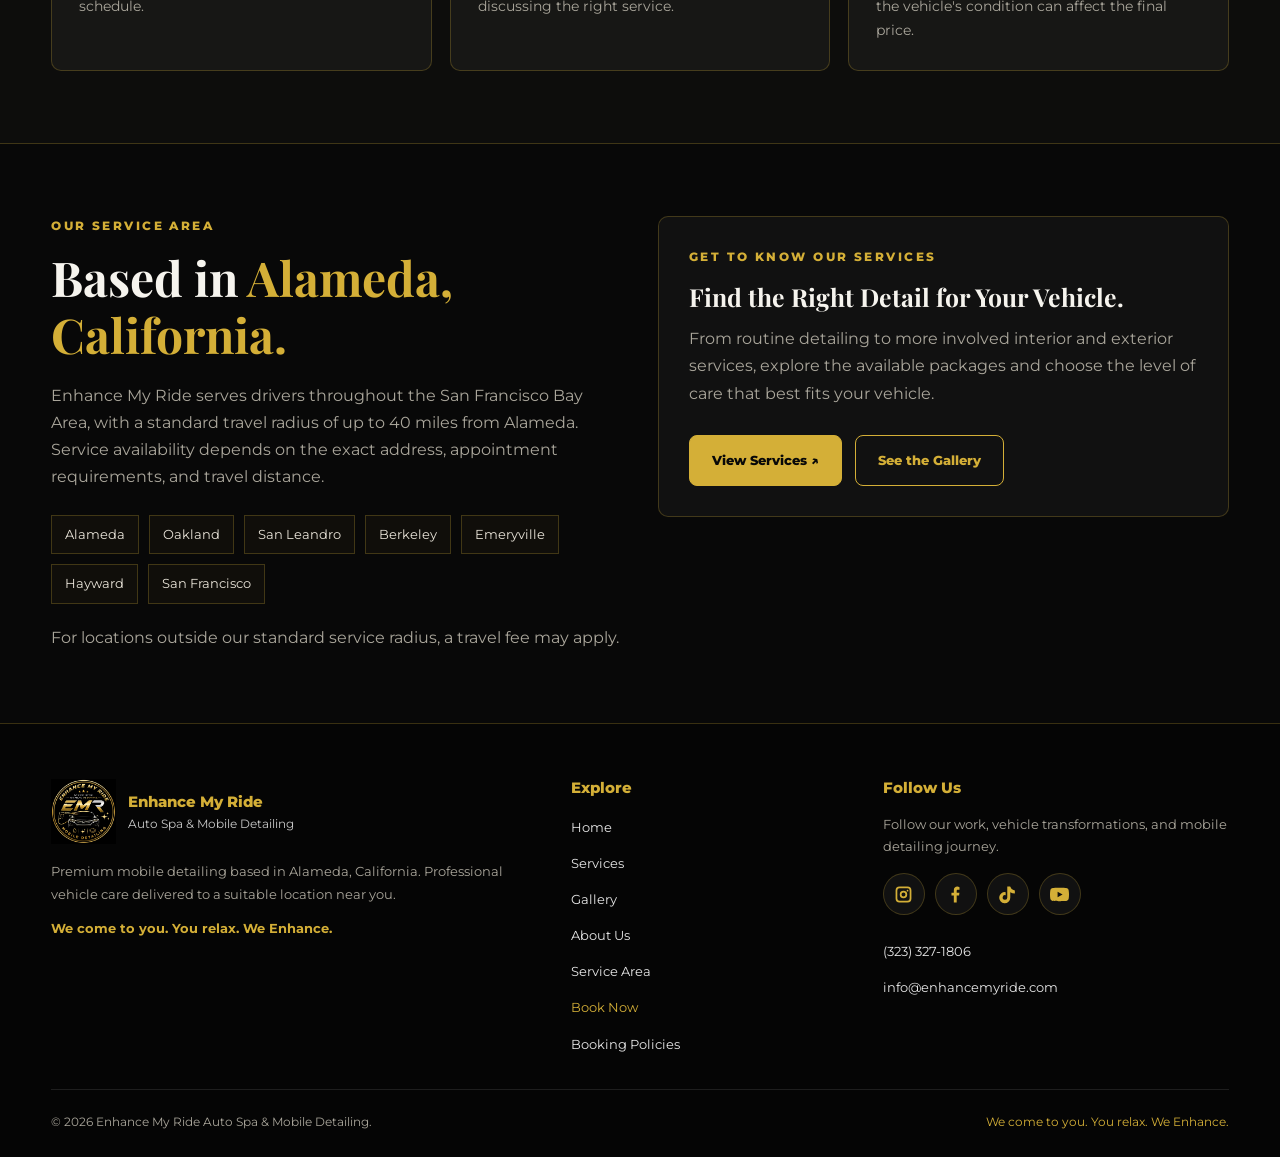
==== commit b6da96a3: "Improve local SEO and service content" ====
--- a/about.html
+++ b/about.html
@@ -2,9 +2,19 @@
 <!DOCTYPE html>
 <html lang="en">
 <head>
-  <title>About Us | Enhance My Ride Auto Spa & Mobile Detailing</title>
-  <meta name="description" content="Learn about Enhance My Ride Auto Spa & Mobile Detailing, a mobile detailing business based in Alameda, California, serving nearby Bay Area communities.">
+  <title>About Us | Mobile Detailing in Alameda, CA | Enhance My Ride</title>
+  <meta name="description" content="Meet Enhance My Ride Auto Spa &amp; Mobile Detailing, based in Alameda and serving Bay Area addresses within 40 miles. We bring our own water and power.">
   <link rel="canonical" href="https://enhancemyride.com/about.html">
+  <meta property="og:type" content="website">
+  <meta property="og:site_name" content="Enhance My Ride Auto Spa &amp; Mobile Detailing">
+  <meta property="og:title" content="About Us | Mobile Detailing in Alameda, CA | Enhance My Ride">
+  <meta property="og:description" content="Meet Enhance My Ride Auto Spa &amp; Mobile Detailing, based in Alameda and serving Bay Area addresses within 40 miles.">
+  <meta property="og:url" content="https://enhancemyride.com/about.html">
+  <meta property="og:image" content="https://enhancemyride.com/images/enhance-my-ride-logo.webp">
+  <meta name="twitter:card" content="summary">
+  <meta name="twitter:title" content="About Us | Mobile Detailing in Alameda, CA | Enhance My Ride">
+  <meta name="twitter:description" content="Alameda-based mobile detailing with our own water and power, serving suitable Bay Area addresses within 40 miles.">
+  <meta name="twitter:image" content="https://enhancemyride.com/images/enhance-my-ride-logo.webp">
   <meta charset="UTF-8">
   <meta name="viewport" content="width=device-width, initial-scale=1">
   <meta name="theme-color" content="#080808">
@@ -139,7 +149,7 @@
   <section class="page-hero">
     <div class="container page-hero-content">
       <p class="eyebrow">About Enhance My Ride</p>
-      <h1>More Than a Clean Car. <span class="gold">A Better Experience.</span></h1>
+      <h1>Mobile Detailing. <span class="gold">A Better Experience.</span></h1>
       <p>
         Enhance My Ride Auto Spa &amp; Mobile Detailing is an Alameda-based
         mobile detailing business built around convenience, attention to
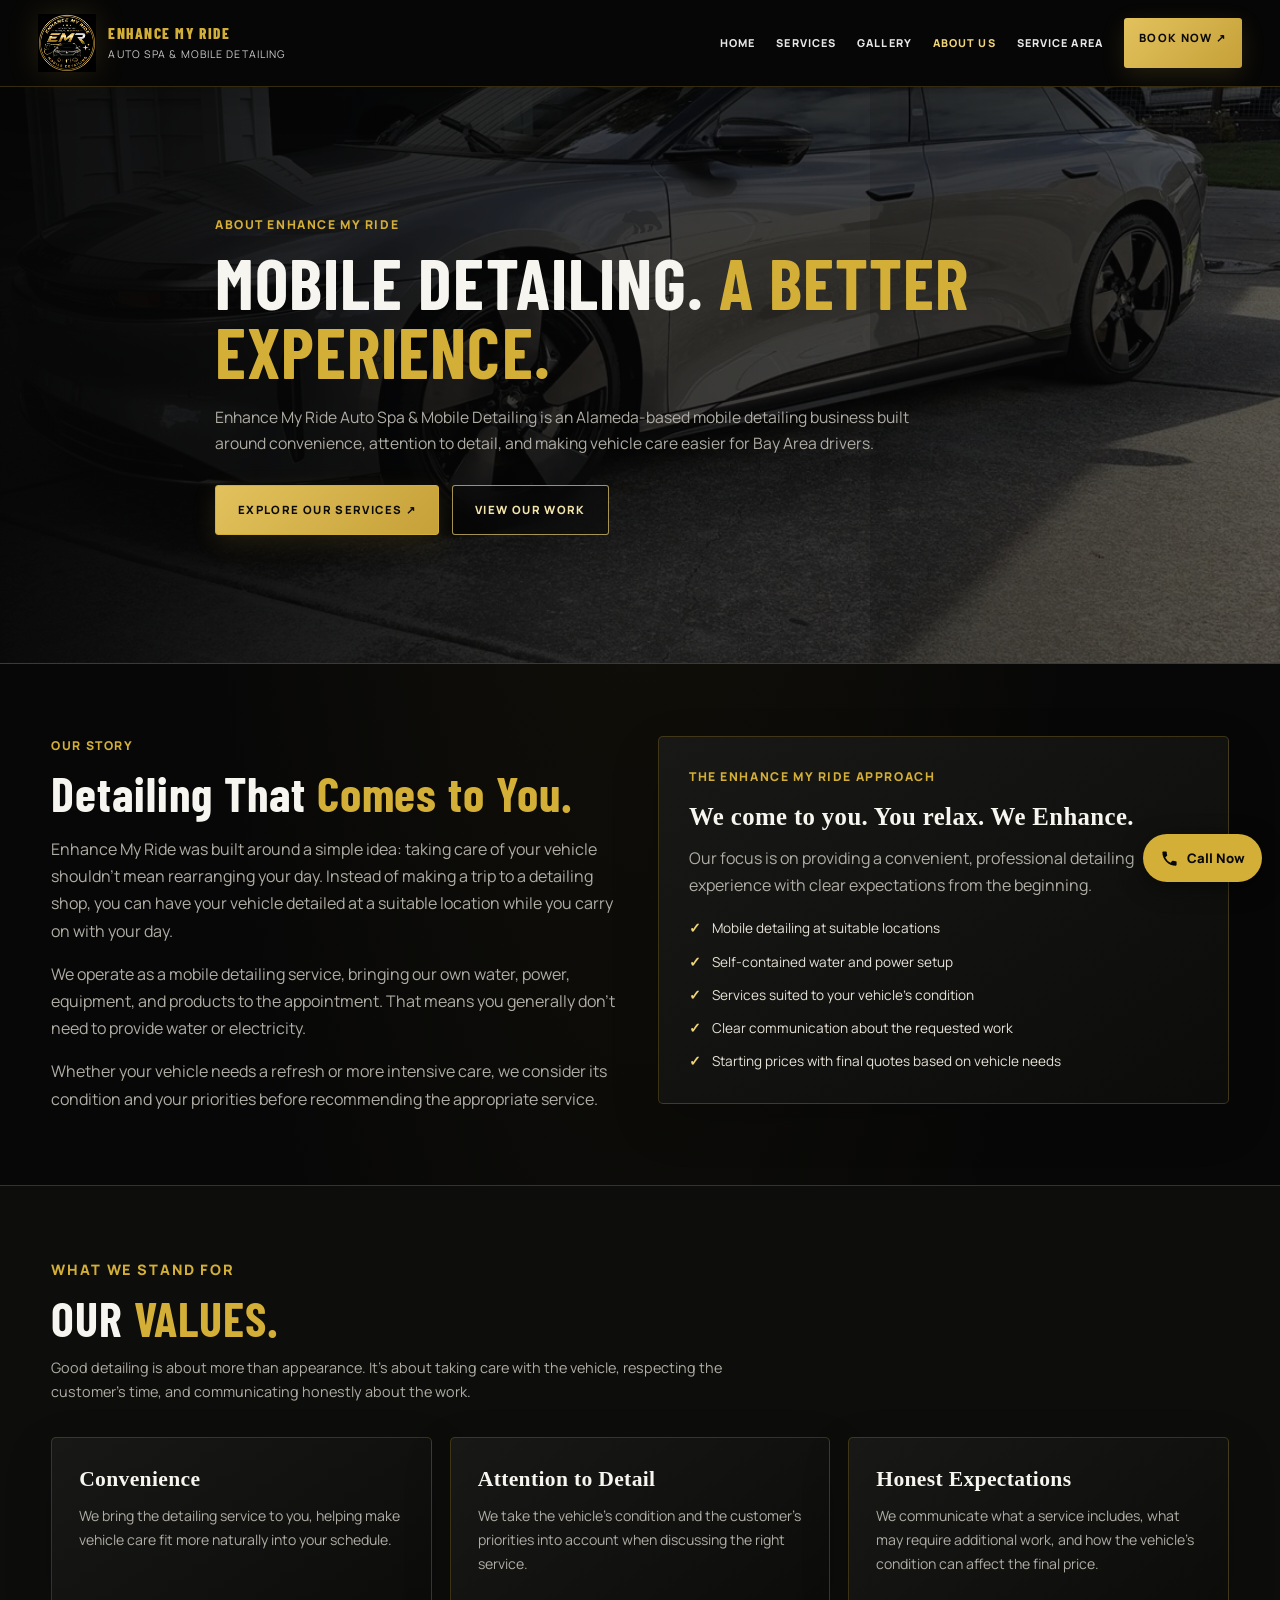
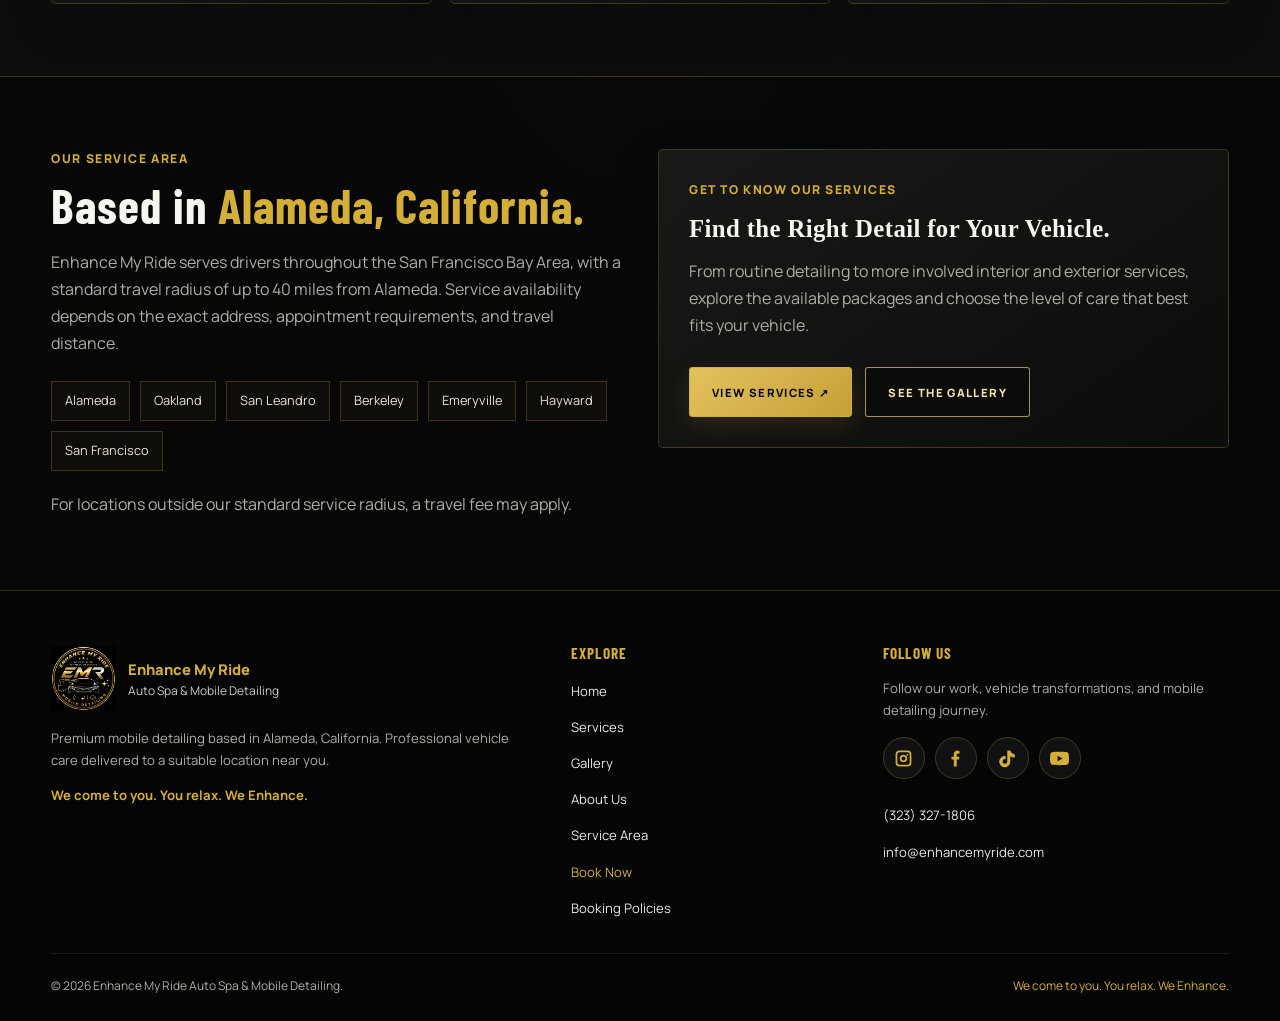
==== commit b9f1338a: "Redesign website with premium automotive styling" ====
--- a/about.html
+++ b/about.html
@@ -2,6 +2,7 @@
 <!DOCTYPE html>
 <html lang="en">
 <head>
+  <meta charset="UTF-8">
   <title>About Us | Mobile Detailing in Alameda, CA | Enhance My Ride</title>
   <meta name="description" content="Meet Enhance My Ride Auto Spa &amp; Mobile Detailing, based in Alameda and serving Bay Area addresses within 40 miles. We bring our own water and power.">
   <link rel="canonical" href="https://enhancemyride.com/about.html">
@@ -15,14 +16,13 @@
   <meta name="twitter:title" content="About Us | Mobile Detailing in Alameda, CA | Enhance My Ride">
   <meta name="twitter:description" content="Alameda-based mobile detailing with our own water and power, serving suitable Bay Area addresses within 40 miles.">
   <meta name="twitter:image" content="https://enhancemyride.com/images/enhance-my-ride-logo.webp">
-  <meta charset="UTF-8">
   <meta name="viewport" content="width=device-width, initial-scale=1">
   <meta name="theme-color" content="#080808">
   <meta name="robots" content="index, follow">
   <link rel="icon" href="images/enhance-my-ride-logo.webp?v=3">
   <link rel="preconnect" href="https://fonts.googleapis.com">
   <link rel="preconnect" href="https://fonts.gstatic.com" crossorigin>
-  <link href="https://fonts.googleapis.com/css2?family=Montserrat:wght@400;500;600;700;800&family=Playfair+Display:wght@600;700&display=swap" rel="stylesheet">
+  <link href="https://fonts.googleapis.com/css2?family=Barlow+Condensed:wght@500;600;700;800&family=Manrope:wght@400;500;600;700;800&display=swap" rel="stylesheet">
 
   <style>
 :root{--black:#080808;--black-soft:#111111;--black-card:#171715;--gold:#d4af37;--gold-light:#ecd27a;--white:#f6f4ee;--muted:#aaa69b;--line:rgba(212,175,55,.25);--max:1180px}
@@ -119,6 +119,7 @@
 @media(max-width:600px){.page-hero{padding:58px 0 50px}.page-hero::after{width:75%;opacity:.3}.section{padding:55px 0 65px}.actions{align-items:stretch;flex-direction:column}.actions .btn{width:100%}.cta{padding:62px 0}.footer-top{grid-template-columns:1fr;gap:27px}.footer-top>div:first-child{grid-column:auto}.footer-bottom{align-items:flex-start;flex-direction:column}.floating-call{right:12px;bottom:12px;min-height:44px;padding:10px 14px}}
 @media(prefers-reduced-motion:reduce){html{scroll-behavior:auto}*,*::before,*::after{scroll-behavior:auto!important;transition-duration:.01ms!important;animation-duration:.01ms!important;animation-iteration-count:1!important}}
   </style>
+  <link rel="stylesheet" href="css/premium.css">
 </head>
 
 <body>
--- a/css/premium.css
+++ b/css/premium.css
@@ -0,0 +1,496 @@
+/*
+ * Shared Enhance My Ride visual system.
+ * Keeps existing page structure and navigation while bringing the whole site
+ * into one premium black-and-gold automotive visual language.
+ */
+:root {
+  --black: #070707;
+  --black-soft: #10100f;
+  --black-card: #131312;
+  --gold: #d4af37;
+  --gold-light: #efd578;
+  --white: #f7f5ef;
+  --muted: #b0ada5;
+  --line: rgba(212, 175, 55, .24);
+  --max: 1240px;
+}
+
+html {
+  scroll-behavior: smooth;
+  scroll-padding-top: 104px;
+  background: #070707;
+}
+
+body {
+  background-color: #070707;
+  background-image: radial-gradient(ellipse at 50% -20%, rgba(212, 175, 55, .075), transparent 55%);
+  color: var(--white);
+  font-family: "Manrope", "Montserrat", Arial, sans-serif;
+  -webkit-font-smoothing: antialiased;
+  text-rendering: optimizeLegibility;
+}
+
+h1,
+h2,
+h3,
+.footer-heading {
+  font-family: "Barlow Condensed", "Montserrat", Arial, sans-serif;
+  font-weight: 700;
+  letter-spacing: .015em;
+}
+
+h1 {
+  line-height: .98;
+  letter-spacing: .015em;
+}
+
+h2 {
+  line-height: 1.03;
+  letter-spacing: .02em;
+}
+
+.eyebrow,
+.card-kicker,
+.nav a,
+.btn,
+.nav-book,
+.gallery-count {
+  font-family: "Manrope", "Montserrat", Arial, sans-serif;
+  letter-spacing: .13em;
+  text-transform: uppercase;
+}
+
+.site-header {
+  background: rgba(7, 7, 7, .96);
+  border-bottom-color: rgba(212, 175, 55, .22);
+  box-shadow: 0 12px 36px rgba(0, 0, 0, .2);
+  -webkit-backdrop-filter: blur(18px) saturate(125%);
+  backdrop-filter: blur(18px) saturate(125%);
+}
+
+.nav-container {
+  width: min(94%, 1320px);
+  min-height: 86px;
+}
+
+.brand img {
+  filter: drop-shadow(0 0 15px rgba(212, 175, 55, .15));
+}
+
+.brand-name {
+  font-family: "Barlow Condensed", "Manrope", sans-serif;
+  letter-spacing: .095em;
+}
+
+.brand-tagline {
+  letter-spacing: .105em;
+}
+
+.nav {
+  gap: clamp(14px, 1.65vw, 26px);
+}
+
+.nav a {
+  font-size: .68rem;
+  font-weight: 800;
+  letter-spacing: .1em;
+  transition: color .22s ease, opacity .22s ease;
+}
+
+.nav a:not(.nav-book):hover,
+.nav a[aria-current="page"]:not(.nav-book) {
+  color: var(--gold-light);
+}
+
+.nav .nav-book,
+.btn,
+.hero-actions .btn {
+  min-height: 50px;
+  border-radius: 3px;
+  font-size: .71rem;
+  font-weight: 800;
+  letter-spacing: .12em;
+  text-transform: uppercase;
+  transition: transform .24s ease, background .24s ease, border-color .24s ease, box-shadow .24s ease;
+}
+
+.nav .nav-book,
+.btn:not(.btn-outline):not(.btn-ghost),
+.btn-gold {
+  border-color: var(--gold);
+  background: linear-gradient(135deg, #e2c25d, #c6a038);
+  color: #0b0b0a;
+  box-shadow: 0 7px 24px rgba(212, 175, 55, .14);
+}
+
+.nav .nav-book:hover,
+.btn:not(.btn-outline):not(.btn-ghost):hover,
+.btn-gold:hover {
+  transform: translateY(-2px);
+  background: linear-gradient(135deg, #f0d77d, #d9b64e);
+  color: #090909;
+  box-shadow: 0 12px 28px rgba(212, 175, 55, .23);
+}
+
+.btn-outline,
+.btn-ghost {
+  border: 1px solid rgba(239, 213, 120, .68);
+  background: rgba(8, 8, 8, .46);
+  color: #f3e4ac;
+  -webkit-backdrop-filter: blur(9px);
+  backdrop-filter: blur(9px);
+}
+
+.btn-outline:hover,
+.btn-ghost:hover {
+  transform: translateY(-2px);
+  border-color: var(--gold-light);
+  background: rgba(212, 175, 55, .12);
+  color: #fff7dc;
+}
+
+.menu {
+  border: 1px solid rgba(212, 175, 55, .4);
+  border-radius: 3px;
+  background: rgba(212, 175, 55, .08);
+  color: var(--gold-light);
+}
+
+.page-hero,
+.gallery-hero {
+  isolation: isolate;
+  border-bottom-color: rgba(212, 175, 55, .3);
+  background-color: #080808;
+}
+
+.page-hero {
+  padding-block: clamp(78px, 10vw, 138px);
+  background-image: linear-gradient(110deg, #080808 0%, rgba(8, 8, 8, .96) 42%, rgba(8, 8, 8, .72) 100%);
+}
+
+.page-hero::before {
+  position: absolute;
+  z-index: -1;
+  inset: 0;
+  content: "";
+  background-image: linear-gradient(90deg, rgba(5, 5, 5, .95), rgba(5, 5, 5, .58) 52%, rgba(5, 5, 5, .45)), url("../images/IMG_4876.webp");
+  background-position: center, 68% 54%;
+  background-size: cover;
+  opacity: .62;
+  pointer-events: none;
+}
+
+.page-hero::after {
+  width: 32%;
+  opacity: .16;
+}
+
+.page-hero h1,
+.gallery-hero h1 {
+  max-width: 900px;
+  text-transform: uppercase;
+}
+
+.page-hero p:not(.eyebrow) {
+  max-width: 700px;
+}
+
+.gallery-hero {
+  display: grid;
+  min-height: clamp(390px, 54vw, 610px);
+  align-items: center;
+  padding-block: clamp(72px, 10vw, 124px);
+  background-image: linear-gradient(90deg, rgba(5, 5, 5, .96) 0%, rgba(5, 5, 5, .79) 42%, rgba(5, 5, 5, .18) 100%), url("../images/IMG_4876.webp");
+  background-position: center, center 53%;
+  background-size: cover;
+}
+
+.gallery-hero-content {
+  position: relative;
+  z-index: 1;
+}
+
+.gallery-hero .hero-copy {
+  color: #eee9dc;
+}
+
+.booking-page .hero {
+  position: relative;
+  isolation: isolate;
+  overflow: hidden;
+  border-bottom: 1px solid rgba(212, 175, 55, .3);
+  background-color: #080808;
+  background-image: linear-gradient(90deg, rgba(5, 5, 5, .94), rgba(5, 5, 5, .74) 48%, rgba(5, 5, 5, .5)), url("../images/IMG_4876.webp");
+  background-position: center, 64% 52%;
+  background-size: cover;
+}
+
+.booking-page .hero-content {
+  position: relative;
+  z-index: 1;
+}
+
+.section-heading h2,
+.gallery-heading h2,
+.reviews-head h2,
+.cta h2 {
+  text-transform: uppercase;
+}
+
+.home-page .intro-content h1 {
+  margin-bottom: 18px;
+  font-size: clamp(2.3rem, 4.2vw, 3.6rem);
+}
+
+.card,
+.panel,
+.help-panel,
+.package-card,
+.policy-card {
+  border-color: rgba(212, 175, 55, .24);
+  border-radius: 5px;
+  background: linear-gradient(145deg, rgba(25, 25, 23, .96), rgba(12, 12, 11, .98));
+  box-shadow: 0 18px 48px rgba(0, 0, 0, .18);
+}
+
+.card:hover,
+.package-card:hover {
+  border-color: rgba(239, 213, 120, .58);
+  box-shadow: 0 22px 58px rgba(0, 0, 0, .3), 0 0 28px rgba(212, 175, 55, .07);
+}
+
+.feature-list li::before {
+  color: var(--gold-light);
+}
+
+.gallery,
+.gallery-section,
+.gallery-showcase {
+  background-color: #0c0c0b;
+  background-image: radial-gradient(ellipse at 50% 0%, rgba(212, 175, 55, .075), transparent 58%);
+}
+
+.gallery-tile,
+.gallery-item,
+.gallery-image-button {
+  border-color: rgba(212, 175, 55, .22);
+  border-radius: 3px;
+  background: #111110;
+}
+
+.gallery-tile img,
+.gallery-image-button img {
+  transition: transform .7s cubic-bezier(.2, .7, .2, 1), filter .4s ease;
+}
+
+.gallery-tile:hover img,
+.gallery-item:hover .gallery-image-button img {
+  filter: saturate(1.05) contrast(1.04);
+  transform: scale(1.045);
+}
+
+.gallery-heading {
+  align-items: end;
+}
+
+.gallery-count {
+  color: var(--gold-light);
+  font-size: .63rem;
+  font-weight: 800;
+}
+
+.gallery-image-button img {
+  aspect-ratio: 4 / 3;
+  height: auto;
+  object-fit: cover;
+}
+
+.lightbox {
+  background: rgba(4, 4, 4, .97);
+  -webkit-backdrop-filter: blur(12px);
+  backdrop-filter: blur(12px);
+}
+
+.cta,
+.help-section {
+  border-top-color: rgba(212, 175, 55, .28);
+  background-image: radial-gradient(ellipse at 50% 100%, rgba(212, 175, 55, .12), transparent 58%), linear-gradient(180deg, #10100f, #080808);
+}
+
+.footer {
+  background: #050505;
+  border-top-color: rgba(212, 175, 55, .22);
+}
+
+.footer-heading {
+  letter-spacing: .08em;
+  text-transform: uppercase;
+}
+
+input,
+textarea,
+select {
+  border-color: rgba(212, 175, 55, .24);
+  background-color: #0e0e0d;
+  color: var(--white);
+}
+
+a:focus-visible,
+button:focus-visible,
+input:focus-visible,
+textarea:focus-visible,
+select:focus-visible {
+  outline: 2px solid var(--gold-light);
+  outline-offset: 4px;
+}
+
+.home-page .hero {
+  position: relative;
+  height: min(850px, calc(100svh - 82px));
+  min-height: 600px;
+  overflow: hidden;
+  border-bottom: 1px solid rgba(212, 175, 55, .35);
+  background: #080808;
+}
+
+.home-page .slides,
+.home-page .slide {
+  position: absolute;
+  inset: 0;
+}
+
+.home-page .slide {
+  z-index: 0;
+  overflow: hidden;
+  opacity: 0;
+  transition: opacity 1.35s ease;
+  will-change: opacity;
+}
+
+.home-page .slide.active {
+  z-index: 1;
+  opacity: 1;
+}
+
+.home-page .slide img {
+  width: 100%;
+  height: 100%;
+  object-fit: cover;
+  object-position: center 53%;
+  transform: scale(1.04);
+  transition: transform 9s linear;
+}
+
+.home-page .slide.active img {
+  transform: scale(1);
+}
+
+.home-page .hero::after {
+  position: absolute;
+  z-index: 2;
+  inset: 0;
+  content: "";
+  background: linear-gradient(90deg, rgba(3, 3, 3, .15), transparent 54%), linear-gradient(0deg, rgba(3, 3, 3, .72), rgba(3, 3, 3, .08) 45%, rgba(3, 3, 3, .2));
+  pointer-events: none;
+}
+
+.home-page .hero-content {
+  position: relative;
+  z-index: 3;
+  display: flex;
+  width: min(94%, 1240px);
+  height: 100%;
+  align-items: center;
+  justify-content: flex-end;
+  flex-direction: column;
+  padding: 0 0 clamp(54px, 9vh, 100px);
+}
+
+.home-page .hero .actions {
+  display: grid;
+  width: min(560px, 100%);
+  grid-template-columns: repeat(2, minmax(0, 1fr));
+  gap: 14px;
+  margin: 0;
+}
+
+.home-page .hero .actions .btn {
+  width: 100%;
+  min-height: 58px;
+  padding: 16px 22px;
+  font-size: .7rem;
+}
+
+@media (max-width: 800px) {
+  .nav-container {
+    min-height: 78px;
+  }
+
+  .nav {
+    gap: 0;
+  }
+
+  .nav a {
+    font-size: .72rem;
+  }
+
+  .page-hero {
+    padding-block: 68px 62px;
+  }
+
+  .page-hero::before {
+    background-position: center, 63% 50%;
+    opacity: .48;
+  }
+
+  .gallery-hero {
+    min-height: 410px;
+    background-position: center, 58% 52%;
+  }
+}
+
+@media (max-width: 600px) {
+  .home-page .hero {
+    height: min(760px, calc(100svh - 72px));
+    min-height: 560px;
+  }
+
+  .home-page .hero-content {
+    width: min(92%, 420px);
+    padding-bottom: clamp(42px, 8vh, 70px);
+  }
+
+  .home-page .hero .actions {
+    width: 100%;
+    grid-template-columns: 1fr;
+    gap: 11px;
+  }
+
+  .home-page .hero .actions .btn {
+    min-height: 56px;
+  }
+
+  .gallery-hero {
+    min-height: 380px;
+    padding-block: 72px 64px;
+    background-position: center, 58% 50%;
+  }
+
+  .gallery-heading {
+    align-items: flex-start;
+  }
+}
+
+@media (prefers-reduced-motion: reduce) {
+  html {
+    scroll-behavior: auto;
+  }
+
+  *,
+  *::before,
+  *::after {
+    animation-duration: .01ms !important;
+    scroll-behavior: auto !important;
+    transition-duration: .01ms !important;
+  }
+}
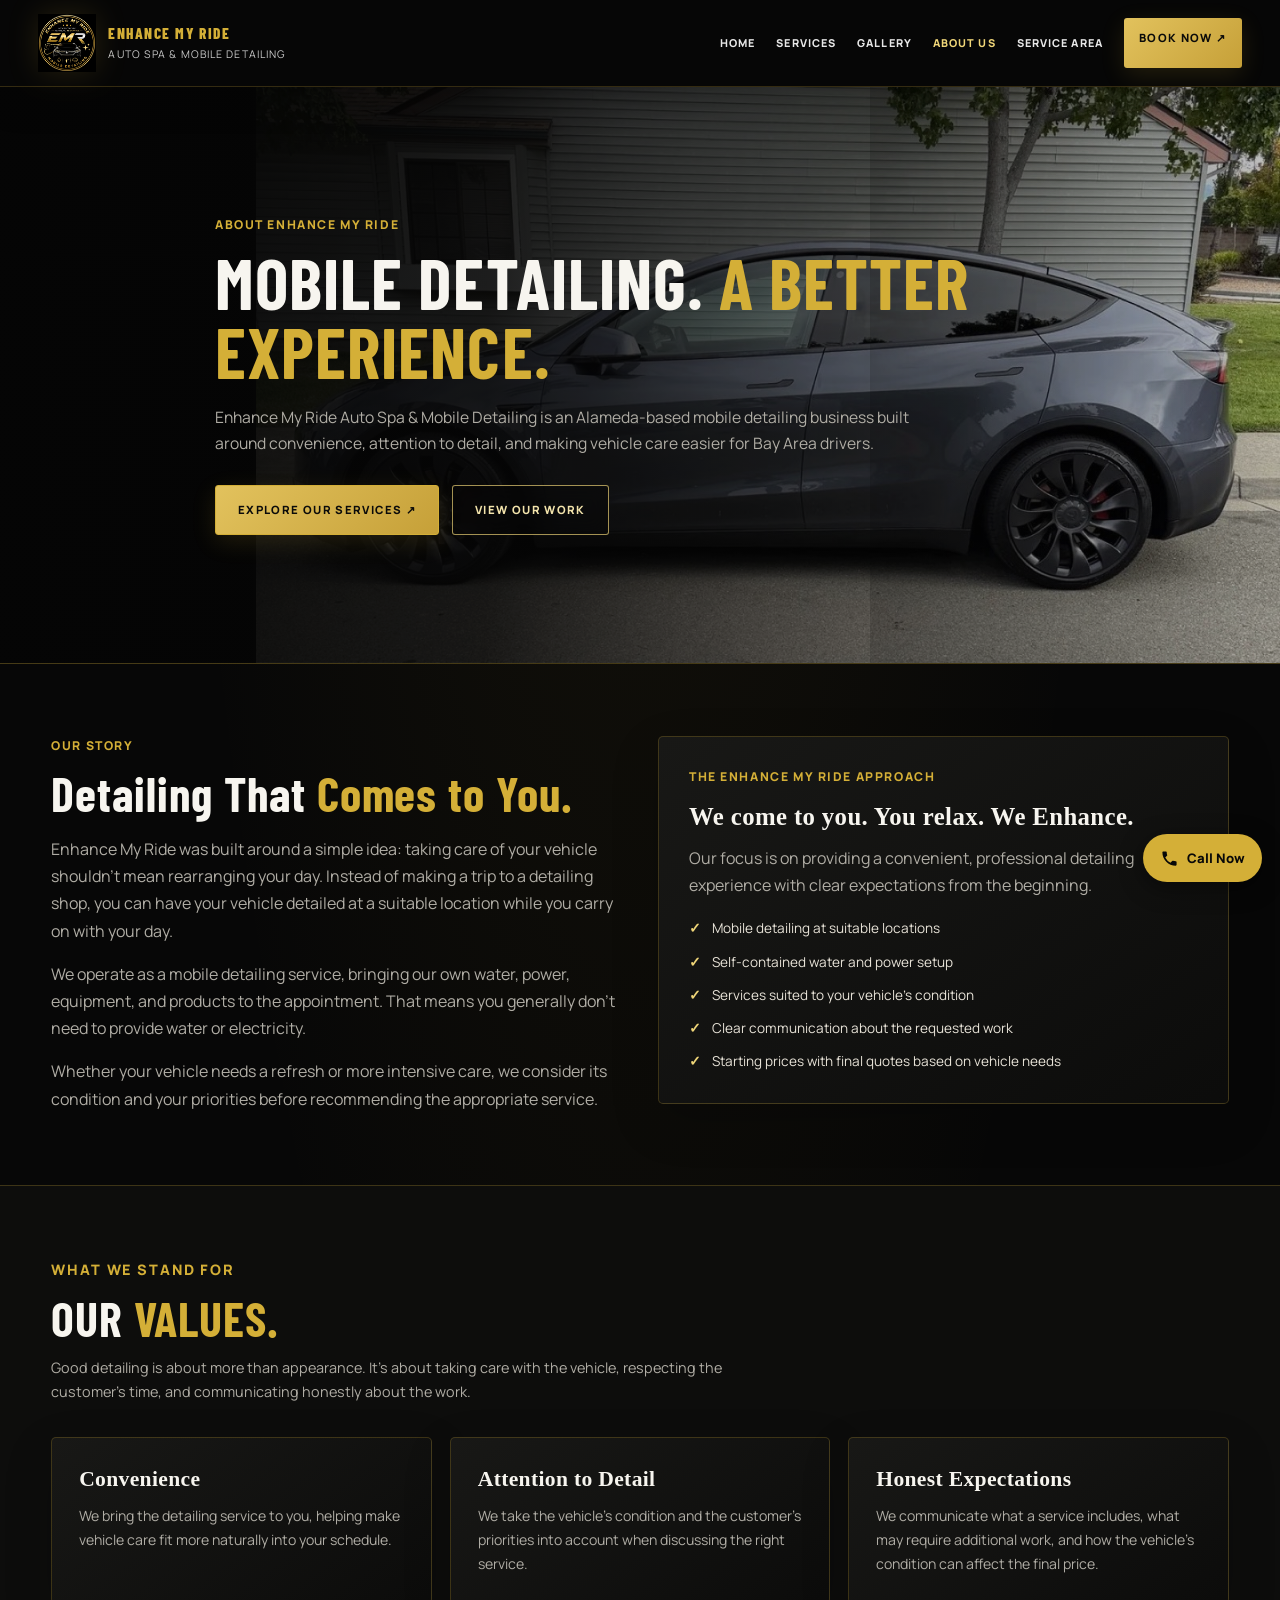
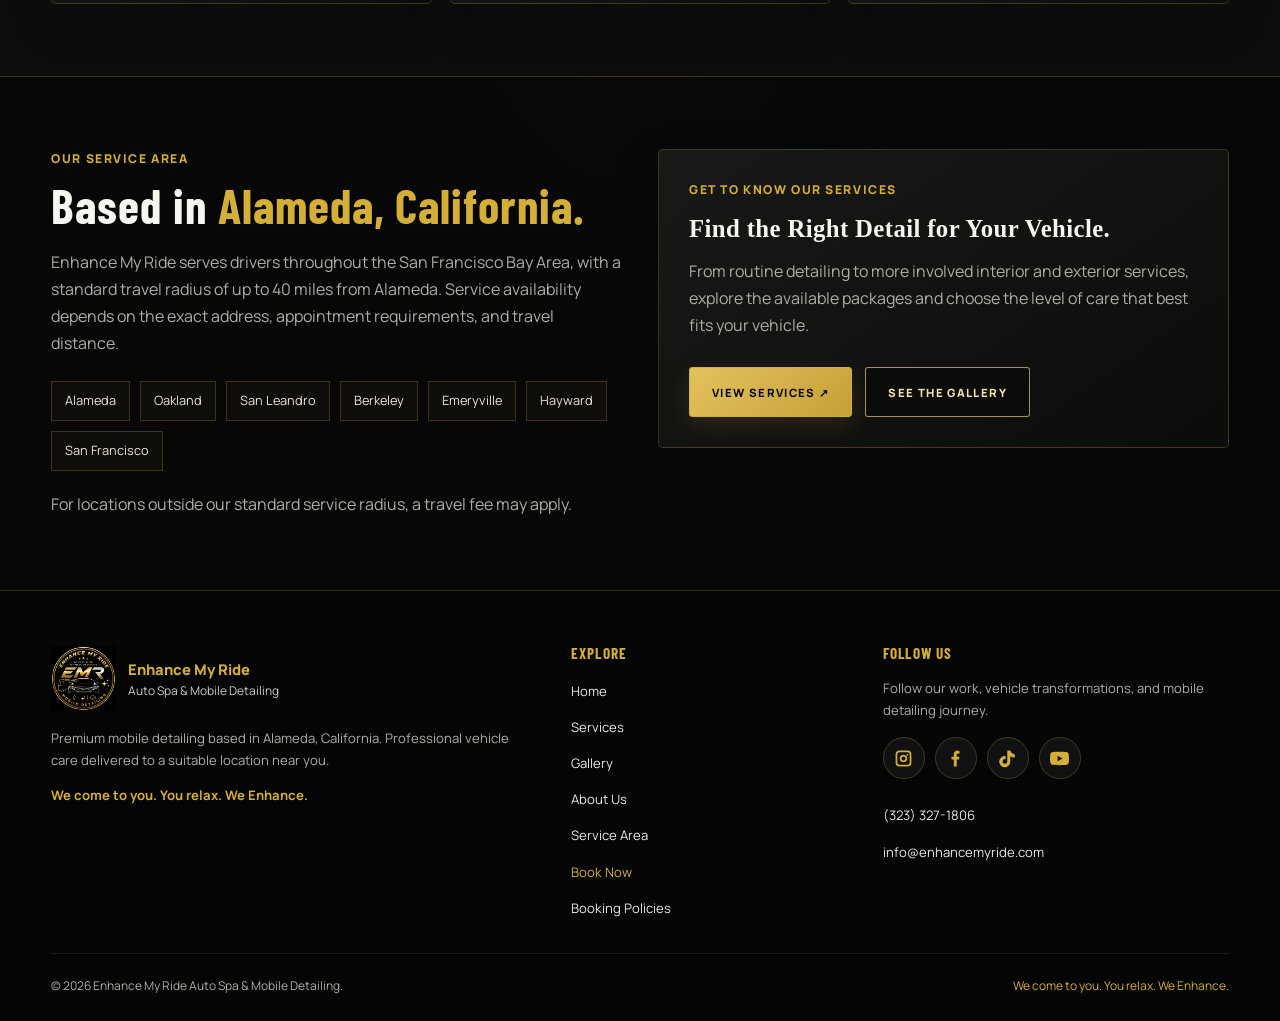
==== commit 477bf6d0: "Improve hero slideshow and page imagery" ====
--- a/about.html
+++ b/about.html
@@ -147,7 +147,7 @@
   </header>
 
   <main>
-  <section class="page-hero">
+  <section class="page-hero" data-hero-image="about">
     <div class="container page-hero-content">
       <p class="eyebrow">About Enhance My Ride</p>
       <h1>Mobile Detailing. <span class="gold">A Better Experience.</span></h1>
--- a/css/premium.css
+++ b/css/premium.css
@@ -164,8 +164,31 @@
 }
 
 .page-hero {
+  display: flex;
+  min-height: clamp(400px, 35vw, 520px);
+  align-items: center;
   padding-block: clamp(78px, 10vw, 138px);
   background-image: linear-gradient(110deg, #080808 0%, rgba(8, 8, 8, .96) 42%, rgba(8, 8, 8, .72) 100%);
+}
+
+.page-hero[data-hero-image="services"] {
+  --hero-photo-desktop: url("../images/optimized/hero/services.jpg");
+  --hero-photo-mobile: url("../images/optimized/gallery/IMG_4592.jpg");
+}
+
+.page-hero[data-hero-image="service-area"] {
+  --hero-photo-desktop: url("../images/optimized/hero/service-area.jpg");
+  --hero-photo-mobile: url("../images/optimized/gallery/IMG_3926.jpg");
+}
+
+.page-hero[data-hero-image="about"] {
+  --hero-photo-desktop: url("../images/optimized/hero/about.jpg");
+  --hero-photo-mobile: url("../images/optimized/gallery/IMG_3412.jpg");
+}
+
+.page-hero[data-hero-image="booking-policies"] {
+  --hero-photo-desktop: url("../images/optimized/hero/booking-policies.jpg");
+  --hero-photo-mobile: url("../images/optimized/gallery/IMG_3609.jpg");
 }
 
 .page-hero::before {
@@ -173,10 +196,11 @@
   z-index: -1;
   inset: 0;
   content: "";
-  background-image: linear-gradient(90deg, rgba(5, 5, 5, .95), rgba(5, 5, 5, .58) 52%, rgba(5, 5, 5, .45)), url("../images/IMG_4876.webp");
-  background-position: center, 68% 54%;
-  background-size: cover;
-  opacity: .62;
+  background-image: linear-gradient(90deg, rgba(5, 5, 5, .98), rgba(5, 5, 5, .88) 38%, rgba(5, 5, 5, .5) 68%, rgba(5, 5, 5, .12)), var(--hero-photo-desktop);
+  background-position: center, right center;
+  background-size: 100% 100%, auto 100%;
+  background-repeat: no-repeat;
+  opacity: .88;
   pointer-events: none;
 }
 
@@ -199,10 +223,17 @@
   display: grid;
   min-height: clamp(390px, 54vw, 610px);
   align-items: center;
+  isolation: isolate;
   padding-block: clamp(72px, 10vw, 124px);
-  background-image: linear-gradient(90deg, rgba(5, 5, 5, .96) 0%, rgba(5, 5, 5, .79) 42%, rgba(5, 5, 5, .18) 100%), url("../images/IMG_4876.webp");
-  background-position: center, center 53%;
-  background-size: cover;
+  background-image: linear-gradient(90deg, rgba(5, 5, 5, .98) 0%, rgba(5, 5, 5, .88) 38%, rgba(5, 5, 5, .48) 68%, rgba(5, 5, 5, .12)), var(--hero-photo-desktop);
+  background-position: center, right center;
+  background-size: 100% 100%, auto 100%;
+  background-repeat: no-repeat;
+}
+
+.gallery-hero[data-hero-image="gallery"] {
+  --hero-photo-desktop: url("../images/optimized/hero/gallery.jpg");
+  --hero-photo-mobile: url("../images/optimized/gallery/IMG_4587.jpg");
 }
 
 .gallery-hero-content {
@@ -220,9 +251,15 @@
   overflow: hidden;
   border-bottom: 1px solid rgba(212, 175, 55, .3);
   background-color: #080808;
-  background-image: linear-gradient(90deg, rgba(5, 5, 5, .94), rgba(5, 5, 5, .74) 48%, rgba(5, 5, 5, .5)), url("../images/IMG_4876.webp");
-  background-position: center, 64% 52%;
-  background-size: cover;
+}
+
+.booking-page .hero[data-hero-image="book-now"] {
+  --hero-photo-desktop: url("../images/optimized/hero/book-now.jpg");
+  --hero-photo-mobile: url("../images/optimized/gallery/IMG_4559.jpg");
+  background-image: linear-gradient(90deg, rgba(5, 5, 5, .98), rgba(5, 5, 5, .87) 38%, rgba(5, 5, 5, .48) 68%, rgba(5, 5, 5, .12)), var(--hero-photo-desktop);
+  background-position: center, right center;
+  background-size: 100% 100%, auto 100%;
+  background-repeat: no-repeat;
 }
 
 .booking-page .hero-content {
@@ -237,9 +274,29 @@
   text-transform: uppercase;
 }
 
-.home-page .intro-content h1 {
+.home-page .intro-content h2 {
   margin-bottom: 18px;
   font-size: clamp(2.3rem, 4.2vw, 3.6rem);
+  line-height: .98;
+  letter-spacing: .015em;
+}
+
+.language-page .scan-hero[data-hero-image="language"] {
+  background-color: #050505;
+  background-image: linear-gradient(90deg, rgba(5, 5, 5, .82), rgba(5, 5, 5, .62) 52%, rgba(5, 5, 5, .34)), url("../images/optimized/hero/language.jpg");
+  background-position: center, right center;
+  background-size: 100% 100%, auto 100%;
+  background-repeat: no-repeat;
+}
+
+body.confirmation-page[data-hero-image="booking-confirmed"] {
+  background-image:
+    radial-gradient(ellipse at top, rgba(212, 175, 55, .12), transparent 48%),
+    linear-gradient(rgba(8, 8, 8, .83), rgba(8, 8, 8, .91)),
+    url("../images/optimized/hero/booking-confirmed.jpg");
+  background-position: center, center, center 46%;
+  background-size: auto, cover, cover;
+  background-repeat: no-repeat;
 }
 
 .card,
@@ -363,8 +420,7 @@
   z-index: 0;
   overflow: hidden;
   opacity: 0;
-  transition: opacity 1.35s ease;
-  will-change: opacity;
+  transition: opacity .8s ease;
 }
 
 .home-page .slide.active {
@@ -373,16 +429,12 @@
 }
 
 .home-page .slide img {
+  display: block;
   width: 100%;
   height: 100%;
   object-fit: cover;
-  object-position: center 53%;
-  transform: scale(1.04);
-  transition: transform 9s linear;
-}
-
-.home-page .slide.active img {
-  transform: scale(1);
+  object-position: center center;
+  transform: none;
 }
 
 .home-page .hero::after {
@@ -390,7 +442,7 @@
   z-index: 2;
   inset: 0;
   content: "";
-  background: linear-gradient(90deg, rgba(3, 3, 3, .15), transparent 54%), linear-gradient(0deg, rgba(3, 3, 3, .72), rgba(3, 3, 3, .08) 45%, rgba(3, 3, 3, .2));
+  background: linear-gradient(90deg, rgba(3, 3, 3, .8), rgba(3, 3, 3, .54) 42%, rgba(3, 3, 3, .08) 78%), linear-gradient(0deg, rgba(3, 3, 3, .62), transparent 48%, rgba(3, 3, 3, .22));
   pointer-events: none;
 }
 
@@ -398,12 +450,38 @@
   position: relative;
   z-index: 3;
   display: flex;
-  width: min(94%, 1240px);
+  width: min(92%, 1240px);
   height: 100%;
-  align-items: center;
-  justify-content: flex-end;
+  align-items: flex-start;
+  justify-content: center;
   flex-direction: column;
-  padding: 0 0 clamp(54px, 9vh, 100px);
+  gap: 26px;
+  padding-block: clamp(42px, 8vh, 84px);
+}
+
+.home-page .hero-copy {
+  width: min(100%, 680px);
+}
+
+.home-page .hero-copy .eyebrow {
+  margin-bottom: 14px;
+  color: var(--gold-light);
+  font-size: .72rem;
+}
+
+.home-page .hero-copy h1 {
+  max-width: 720px;
+  margin-bottom: 16px;
+  font-size: clamp(2.8rem, 5.8vw, 5.4rem);
+  line-height: .94;
+  text-wrap: balance;
+}
+
+.home-page .hero-copy > p:last-child {
+  max-width: 570px;
+  color: rgba(247, 245, 239, .88);
+  font-size: clamp(.96rem, 1.4vw, 1.12rem);
+  line-height: 1.65;
 }
 
 .home-page .hero .actions {
@@ -436,16 +514,33 @@
 
   .page-hero {
     padding-block: 68px 62px;
+    min-height: 400px;
   }
 
   .page-hero::before {
-    background-position: center, 63% 50%;
-    opacity: .48;
+    background-image: linear-gradient(90deg, rgba(5, 5, 5, .88), rgba(5, 5, 5, .65) 48%, rgba(5, 5, 5, .28)), var(--hero-photo-mobile);
+    background-position: center, center 54%;
+    background-size: 100% 100%, cover;
+    opacity: .78;
   }
 
   .gallery-hero {
     min-height: 410px;
-    background-position: center, 58% 52%;
+    background-image: linear-gradient(90deg, rgba(5, 5, 5, .9), rgba(5, 5, 5, .62) 56%, rgba(5, 5, 5, .24)), var(--hero-photo-mobile);
+    background-position: center, center 52%;
+    background-size: 100% 100%, cover;
+  }
+
+  .booking-page .hero[data-hero-image="book-now"] {
+    background-image: linear-gradient(90deg, rgba(5, 5, 5, .9), rgba(5, 5, 5, .66) 55%, rgba(5, 5, 5, .25)), var(--hero-photo-mobile);
+    background-position: center, center 52%;
+    background-size: 100% 100%, cover;
+  }
+
+  .language-page .scan-hero[data-hero-image="language"] {
+    background-image: linear-gradient(to bottom, rgba(5, 5, 5, .48), rgba(5, 5, 5, .62) 62%, rgba(5, 5, 5, .38)), url("../images/optimized/gallery/IMG_4890.jpg");
+    background-position: center, center 54%;
+    background-size: 100% 100%, cover;
   }
 }
 
@@ -457,7 +552,18 @@
 
   .home-page .hero-content {
     width: min(92%, 420px);
-    padding-bottom: clamp(42px, 8vh, 70px);
+    gap: 22px;
+    padding-block: 36px clamp(42px, 8vh, 70px);
+  }
+
+  .home-page .hero-copy h1 {
+    margin-bottom: 13px;
+    font-size: clamp(2.55rem, 10.6vw, 3.55rem);
+  }
+
+  .home-page .hero-copy > p:last-child {
+    max-width: 370px;
+    font-size: .98rem;
   }
 
   .home-page .hero .actions {
@@ -473,7 +579,16 @@
   .gallery-hero {
     min-height: 380px;
     padding-block: 72px 64px;
-    background-position: center, 58% 50%;
+    background-position: center, center 52%;
+  }
+
+  body.confirmation-page[data-hero-image="booking-confirmed"] {
+    background-image:
+      radial-gradient(ellipse at top, rgba(212, 175, 55, .12), transparent 48%),
+      linear-gradient(rgba(8, 8, 8, .84), rgba(8, 8, 8, .92)),
+      url("../images/optimized/gallery/IMG_3948.jpg");
+    background-position: center, center, center 48%;
+    background-size: auto, cover, cover;
   }
 
   .gallery-heading {
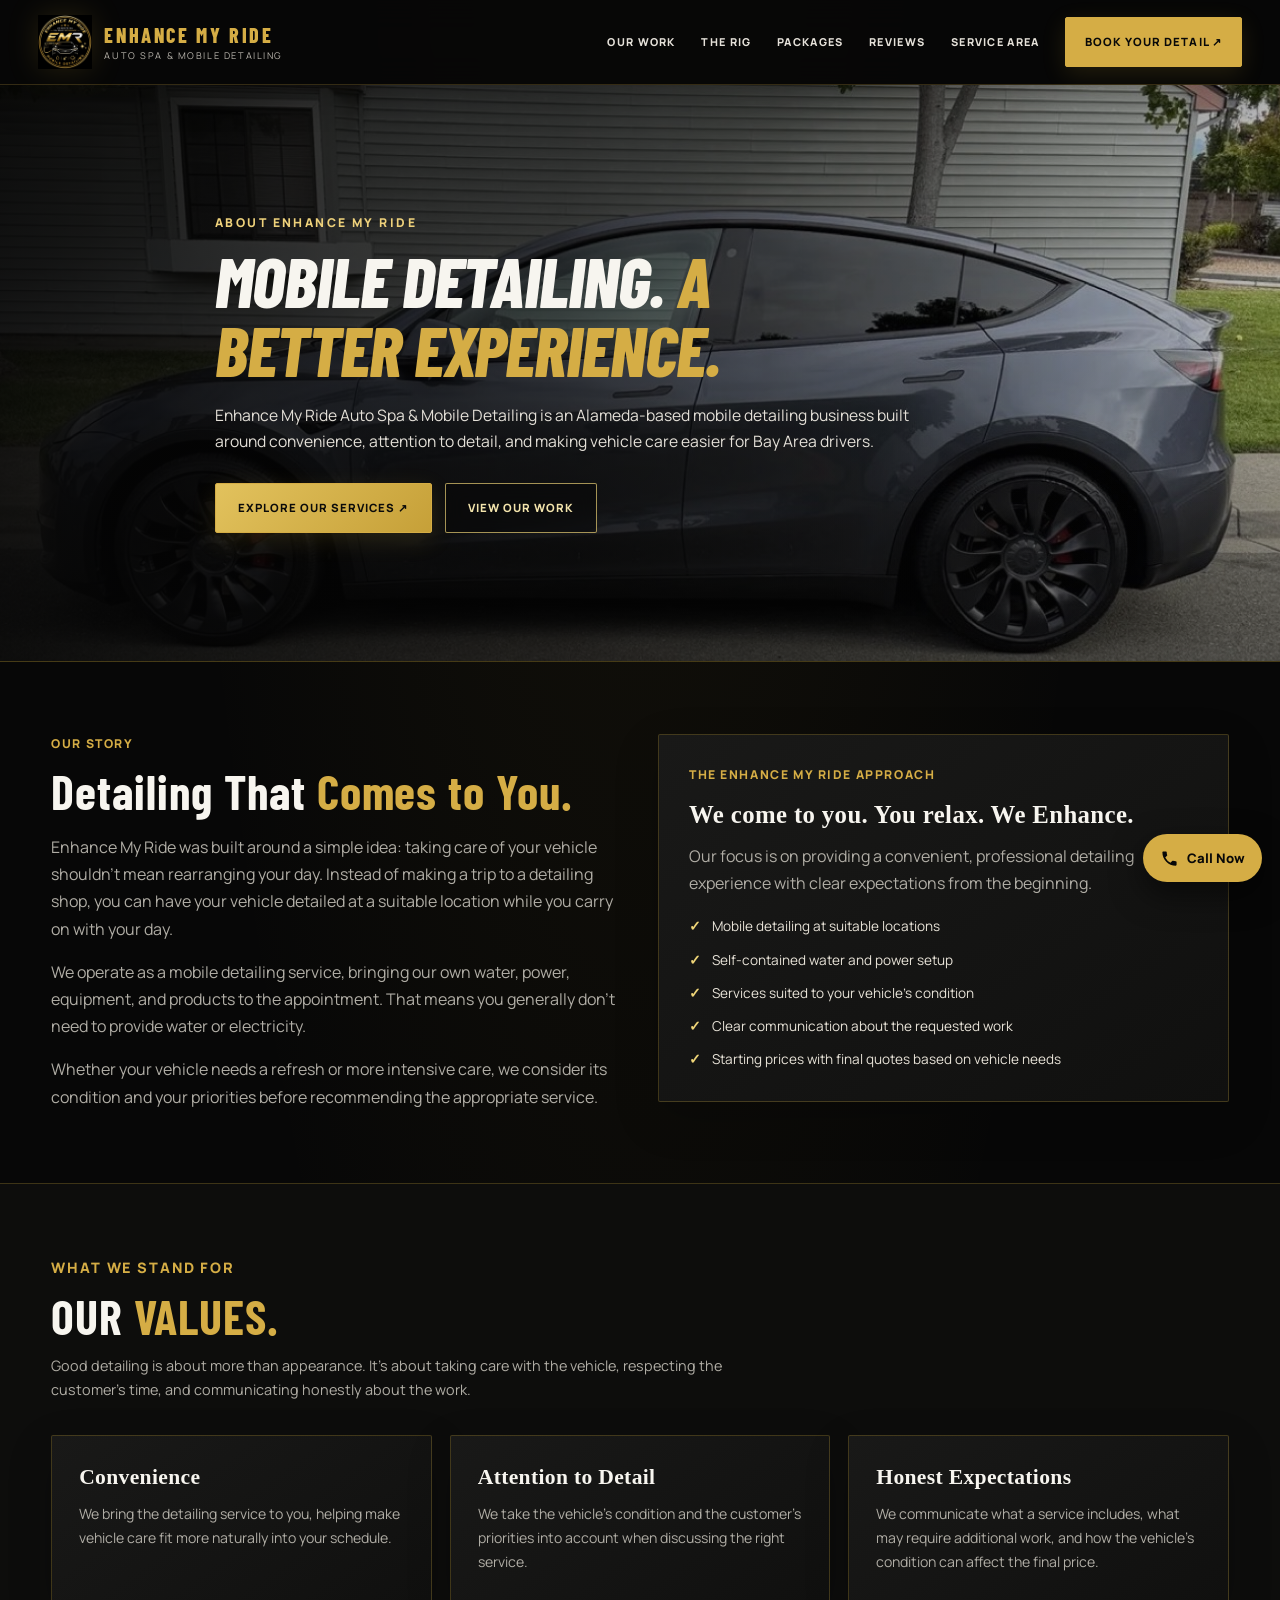
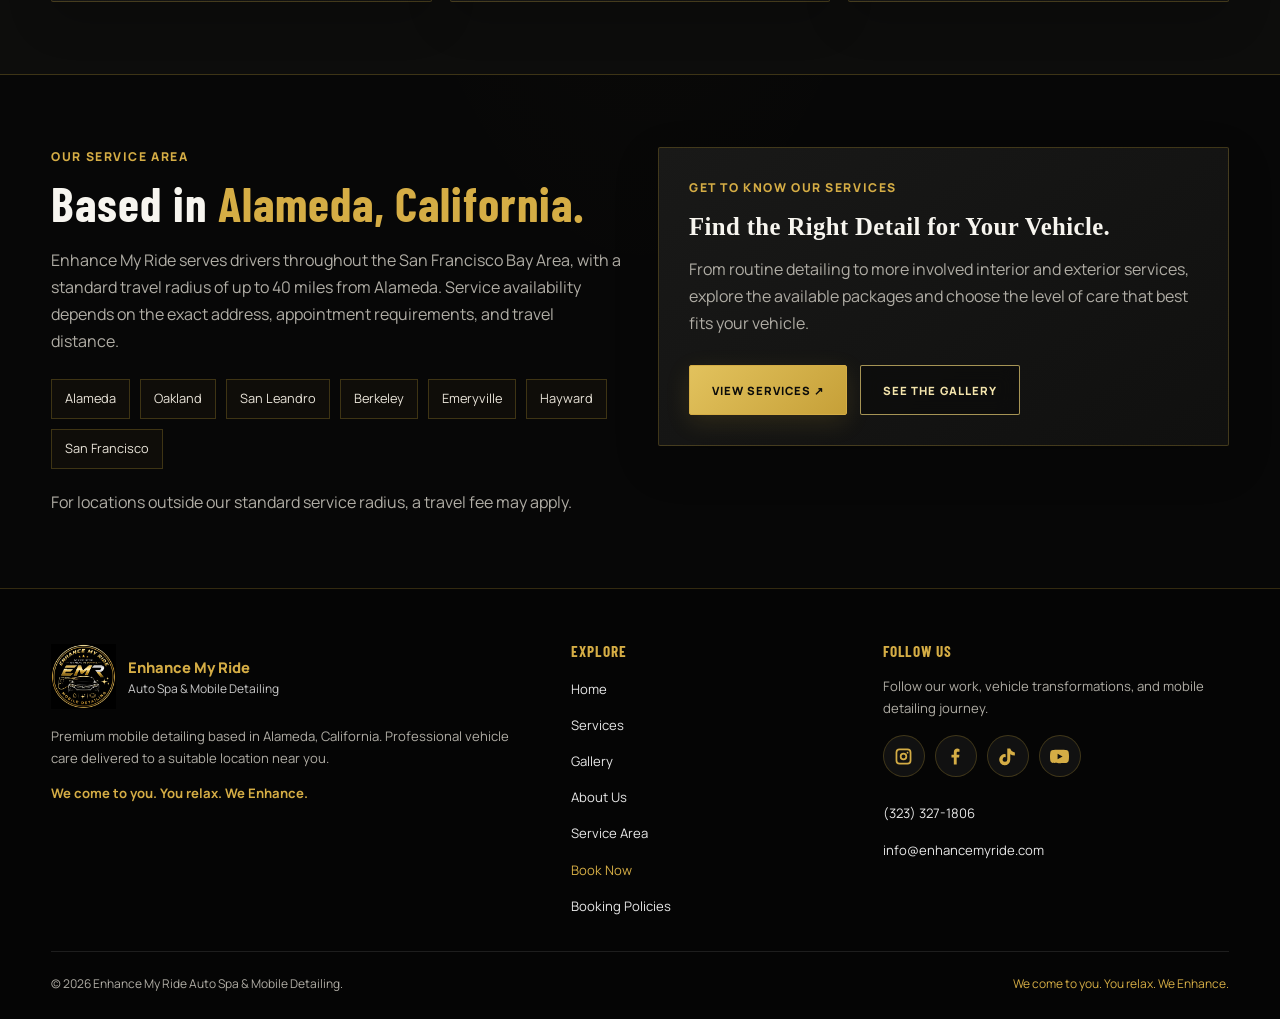
==== commit 6f5ee1ca: "Redesign Enhance My Ride website Mirrors local commit 1ba77da10447eee0d08156b95dd33e24d178936c; file" ====
--- a/about.html
+++ b/about.html
@@ -120,6 +120,7 @@
 @media(prefers-reduced-motion:reduce){html{scroll-behavior:auto}*,*::before,*::after{scroll-behavior:auto!important;transition-duration:.01ms!important;animation-duration:.01ms!important;animation-iteration-count:1!important}}
   </style>
   <link rel="stylesheet" href="css/premium.css">
+  <link rel="stylesheet" href="css/site-redesign.css">
 </head>
 
 <body>
@@ -136,12 +137,12 @@
       <button class="menu" type="button" aria-label="Open navigation" aria-expanded="false" aria-controls="main-nav">☰</button>
 
       <nav class="nav" id="main-nav" aria-label="Main navigation">
-        <a href="index.html">Home</a>
-        <a href="services.html">Services</a>
-        <a href="gallery.html">Gallery</a>
-        <a href="about.html" aria-current="page">About Us</a>
+        <a href="gallery.html">Our Work</a>
+        <a href="index.html#the-rig">The Rig</a>
+        <a href="services.html#packages">Packages</a>
+        <a href="index.html#reviews">Reviews</a>
         <a href="service-area.html">Service Area</a>
-        <a href="book-now.html" class="nav-book">Book Now ↗</a>
+        <a href="book-now.html" class="nav-book">Book Your Detail ↗</a>
       </nav>
     </div>
   </header>
--- a/css/site-redesign.css
+++ b/css/site-redesign.css
@@ -0,0 +1,34 @@
+/* Shared premium presentation layer. Original page content and functionality stay in place. */
+:root{--ink:#080808;--ink-2:#10100f;--gold:#d5ad45;--gold-bright:#eed17b;--paper:#f5f2eb;--soft:#a7a49d;--hairline:rgba(213,173,69,.25);--display:"Barlow Condensed","Arial Narrow",sans-serif;--body:"Manrope",Arial,sans-serif}
+html{scroll-behavior:smooth;scroll-padding-top:100px}
+body.redesign-home{background:var(--ink);color:var(--paper);font-family:var(--body)}
+.skip-link{position:fixed;left:12px;top:-60px;z-index:2000;padding:12px 16px;background:var(--gold);color:#080808;font-weight:800}.skip-link:focus{top:12px}
+.site-header{position:sticky;top:0;z-index:1000;border-bottom:1px solid rgba(213,173,69,.22);background:rgba(7,7,7,.93);backdrop-filter:blur(16px)}
+.nav-container{width:min(94%,1440px);min-height:84px;margin-inline:auto;display:flex;align-items:center;justify-content:space-between;gap:24px}
+.brand{display:flex;align-items:center;gap:12px;min-width:max-content}.brand img{width:54px;height:54px;object-fit:contain}.brand-name{display:block;color:var(--gold);font-family:var(--display);font-size:1.25rem;font-weight:800;letter-spacing:.13em}.brand-tagline{display:block;margin-top:1px;color:#b9b5ad;font-size:.58rem;letter-spacing:.17em}
+.nav{display:flex;align-items:center;gap:clamp(14px,2vw,32px)}.nav a{color:#e5e1d9;font-size:.68rem;font-weight:800;letter-spacing:.12em;text-transform:uppercase;white-space:nowrap;transition:color .2s ease}.nav a:hover,.nav a[aria-current=page]{color:var(--gold)}.nav .nav-book{padding:14px 19px;border:1px solid var(--gold);background:var(--gold);color:#090909}.nav .nav-book:hover{background:var(--gold-bright);color:#090909}
+.menu{display:none;width:44px;height:44px;align-items:center;justify-content:center;border:1px solid var(--hairline);background:#111;color:var(--gold);font-size:1.4rem;cursor:pointer}
+.floating-call{background:var(--gold)!important;color:#080808!important;box-shadow:0 12px 32px #0008!important}
+body:not(.redesign-home) .page-hero[data-hero-image="services"]{--hero-photo-desktop:url("../images/optimized/hero/services.jpg");--hero-photo-mobile:url("../images/optimized/gallery/IMG_4592.jpg")}
+body:not(.redesign-home) .page-hero[data-hero-image="service-area"]{--hero-photo-desktop:url("../images/optimized/hero/service-area.jpg");--hero-photo-mobile:url("../images/optimized/gallery/IMG_3926.jpg")}
+body:not(.redesign-home) .page-hero[data-hero-image="about"]{--hero-photo-desktop:url("../images/optimized/hero/about.jpg");--hero-photo-mobile:url("../images/optimized/gallery/IMG_3412.jpg")}
+body:not(.redesign-home) .page-hero[data-hero-image="booking-policies"]{--hero-photo-desktop:url("../images/optimized/hero/booking-policies.jpg");--hero-photo-mobile:url("../images/optimized/gallery/IMG_3609.jpg")}
+body:not(.redesign-home) .gallery-hero[data-hero-image="gallery"]{--hero-photo-desktop:url("../images/optimized/hero/gallery.jpg");--hero-photo-mobile:url("../images/optimized/gallery/IMG_4587.jpg")}
+body:not(.redesign-home) .hero[data-hero-image="book-now"]{--hero-photo-desktop:url("../images/optimized/hero/book-now.jpg");--hero-photo-mobile:url("../images/optimized/gallery/IMG_4559.jpg")}
+body:not(.redesign-home) .page-hero[data-hero-image],body:not(.redesign-home) .gallery-hero[data-hero-image],body:not(.redesign-home) .hero[data-hero-image]{--page-hero:var(--hero-photo-desktop);position:relative;isolation:isolate;overflow:hidden;background-color:#080808;background-position:center 48%;background-size:cover}
+body:not(.redesign-home) .page-hero[data-hero-image]::before,body:not(.redesign-home) .gallery-hero[data-hero-image]::before,body:not(.redesign-home) .hero[data-hero-image]::before{position:absolute;z-index:-2;inset:0;content:"";background-image:var(--page-hero);background-position:center 45%;background-size:cover;transform:scale(1.015)}
+body:not(.redesign-home) .page-hero::after,body:not(.redesign-home) .gallery-hero::after,body:not(.redesign-home) .hero::after{position:absolute;z-index:-1;inset:0;width:auto;opacity:1;content:"";background:linear-gradient(90deg,rgba(4,4,4,.9) 0%,rgba(4,4,4,.68) 44%,rgba(4,4,4,.15) 100%),linear-gradient(0deg,rgba(4,4,4,.42),transparent 56%)}
+.page-hero .eyebrow,.gallery-hero .eyebrow,.hero .eyebrow{color:var(--gold-bright);letter-spacing:.2em}
+body:not(.redesign-home) .page-hero h1,body:not(.redesign-home) .gallery-hero h1,body:not(.redesign-home) .hero h1{font-family:var(--display);font-style:italic;font-weight:800;letter-spacing:-.015em;text-transform:uppercase;text-wrap:balance}
+body:not(.redesign-home) .page-hero p:not(.eyebrow),body:not(.redesign-home) .gallery-hero .hero-copy,body:not(.redesign-home) .hero .hero-description{color:#e4e0d8}
+body:not(.redesign-home) .btn,body:not(.redesign-home) .nav .nav-book{border-radius:2px;text-transform:uppercase;letter-spacing:.09em}
+body:not(.redesign-home) .card,body:not(.redesign-home) .panel,body:not(.redesign-home) .package-card{border-radius:2px;background:linear-gradient(145deg,#191918,#10100f);box-shadow:0 16px 45px #0003}
+@media(max-width:1000px){.nav-container{min-height:76px}.nav{gap:10px}.nav a{font-size:.57rem}.nav .nav-book{padding:12px 11px}}
+@media(max-width:800px){body:not(.redesign-home) .page-hero[data-hero-image],body:not(.redesign-home) .gallery-hero[data-hero-image],body:not(.redesign-home) .hero[data-hero-image]{--page-hero:var(--hero-photo-mobile,var(--hero-photo-desktop))}}
+@media(max-width:800px){.nav-container{min-height:72px}.brand img{width:48px;height:48px}.menu{display:inline-flex;margin-left:auto}.nav{display:none;position:absolute;top:100%;left:0;right:0;width:100%;align-items:stretch;gap:0;padding:8px max(4%,calc((100% - 1440px)/2));border-bottom:1px solid var(--hairline);background:rgba(7,7,7,.98)}.nav.is-open{display:flex;flex-direction:column}.nav a{padding:15px 6px;border-bottom:1px solid #ffffff12;font-size:.73rem}.nav .nav-book{margin:10px 0 6px;padding:14px;text-align:center}}
+@media(prefers-reduced-motion:reduce){html{scroll-behavior:auto}*,*::before,*::after{scroll-behavior:auto!important;animation-duration:.01ms!important;animation-iteration-count:1!important;transition-duration:.01ms!important}}
+
+/* Home: cinematic editorial layout */body.redesign-home{min-width:320px;overflow-x:hidden;background:#080808;color:var(--paper);font-family:var(--body)}body.redesign-home .cinema-hero {position:relative;min-height:min(800px,calc(100svh - 84px));min-height:clamp(630px,calc(100svh - 84px),900px);display:flex;align-items:flex-end;isolation:isolate;overflow:hidden;background:#090909}body.redesign-home .cinema-panels {position:absolute;z-index:-3;inset:0;display:grid;grid-template-columns:1.08fr 1fr 1fr;gap:3px;background:#080808}body.redesign-home .cinema-panel {position:relative;min-width:0;height:100%;overflow:hidden;background:#141412}body.redesign-home .cinema-panel img {width:100%;height:100%;object-fit:cover;object-position:center;filter:brightness(.72) saturate(.74);transform:scale(1.02);animation:panel-arrive 1.3s ease both}body.redesign-home .cinema-panel:nth-child(2) img {animation-delay:.12s}body.redesign-home .cinema-panel:nth-child(3) img {animation-delay:.24s}body.redesign-home .cinema-panel::after {position:absolute;inset:0;content:"";background:linear-gradient(180deg,rgba(3,3,3,.05) 35%,rgba(3,3,3,.82) 100%),linear-gradient(90deg,rgba(0,0,0,.1),transparent 54%,rgba(0,0,0,.1))}body.redesign-home .cinema-panel figcaption {position:absolute;z-index:1;left:clamp(18px,3.4vw,56px);right:14px;bottom:clamp(45px,7vh,85px);display:grid;gap:7px}body.redesign-home .cinema-panel figcaption span,body.redesign-home .cinema-panel figcaption small {color:#e2bd5e;font-size:.58rem;font-weight:800;letter-spacing:.19em}body.redesign-home .cinema-panel figcaption b {font-family:var(--display);font-size:clamp(1rem,2.1vw,2.2rem);font-style:italic;letter-spacing:.03em}body.redesign-home .cinema-panel figcaption small {color:#f2eee6;font-size:.5rem;letter-spacing:.13em}body.redesign-home .cinema-shade {position:absolute;z-index:-2;inset:0;background:linear-gradient(90deg,rgba(4,4,4,.83) 0%,rgba(4,4,4,.65) 35%,rgba(4,4,4,.22) 67%,rgba(4,4,4,.08) 100%),linear-gradient(0deg,rgba(4,4,4,.42),transparent 44%)}body.redesign-home .cinema-copy {width:min(93%,1380px);margin:0 auto;padding:clamp(72px,12vh,142px) 0 clamp(82px,12vh,134px);pointer-events:none}body.redesign-home .cinema-copy>* {pointer-events:auto}body.redesign-home .eyebrow {margin:0 0 15px;color:var(--gold-bright);font-size:.68rem;font-weight:800;letter-spacing:.2em;text-transform:uppercase}body.redesign-home .cinema-copy h1 {max-width:850px;margin:0;color:#f7f4ee;font-family:var(--display);font-size:clamp(3.7rem,8.7vw,8.3rem);font-weight:800;line-height:.83;letter-spacing:-.035em;text-wrap:balance}body.redesign-home .cinema-copy h1 em,body.redesign-home .intro-grid h2 em,body.redesign-home .section-top h2 em,body.redesign-home .rig-copy h2 em,body.redesign-home .area-heading h2 em,body.redesign-home .quote-intro h2 em,body.redesign-home .review-intro h2 em,body.redesign-home .specialty-band h2 em {color:var(--gold);font-style:italic}body.redesign-home .hero-deck {margin:24px 0 0;color:#e2dfd9;font-size:clamp(.9rem,1.2vw,1.04rem);line-height:1.7}body.redesign-home .hero-actions {display:flex;flex-wrap:wrap;gap:12px;margin-top:25px}body.redesign-home .btn {display:inline-flex;min-height:52px;align-items:center;justify-content:center;gap:14px;padding:0 23px;border:1px solid var(--gold);border-radius:1px;font-size:.67rem;font-weight:800;letter-spacing:.12em;text-decoration:none;text-transform:uppercase;transition:background .25s ease,color .25s ease,transform .25s ease}body.redesign-home .btn:hover {transform:translateY(-2px)}body.redesign-home .btn-gold {background:var(--gold);color:#090909}body.redesign-home .btn-gold:hover {background:var(--gold-bright)}body.redesign-home .btn-ghost {background:rgba(8,8,8,.45);color:#f7f4ee}body.redesign-home .btn-ghost:hover {background:#f7f4ee;color:#080808}body.redesign-home .hero-proof {display:flex;align-items:center;gap:14px;margin-top:35px;color:#ded9ce;font-size:.56rem;font-weight:800;letter-spacing:.16em}body.redesign-home .proof-line {width:33px;height:1px;background:var(--gold)}body.redesign-home .hero-scroll {position:absolute;right:4%;bottom:28px;color:#e0d8c6;font-size:.53rem;font-weight:800;letter-spacing:.18em}body.redesign-home .hero-scroll span {margin-left:9px;color:var(--gold);font-size:.9rem}body.redesign-home .service-rail {min-height:67px;display:flex;align-items:center;justify-content:center;flex-wrap:wrap;gap:clamp(10px,2.2vw,34px);padding:18px 5%;border-bottom:1px solid var(--hairline);background:#0b0b0a;color:#e2ded6;font-size:.59rem;font-weight:800;letter-spacing:.15em}body.redesign-home .service-rail i {color:var(--gold);font-style:normal}body.redesign-home .section-pad {padding:clamp(76px,10vw,138px) max(5%,calc((100% - 1280px)/2))}body.redesign-home .intro-block {background:#0b0b0a}body.redesign-home .intro-grid {display:grid;grid-template-columns:1.2fr .8fr;gap:clamp(35px,8vw,125px);align-items:center}body.redesign-home .intro-grid h2,body.redesign-home .section-top h2,body.redesign-home .rig-copy h2,body.redesign-home .area-heading h2,body.redesign-home .quote-intro h2,body.redesign-home .review-intro h2,body.redesign-home .specialty-band h2 {margin:0;font-family:var(--display);font-size:clamp(2.6rem,5.5vw,5.6rem);font-weight:800;line-height:.92;letter-spacing:-.02em}body.redesign-home .intro-grid>div p,body.redesign-home .section-lead,body.redesign-home .rig-copy>p:not(.eyebrow),body.redesign-home .area-heading>p:not(.eyebrow),body.redesign-home .quote-intro>p:not(.eyebrow),body.redesign-home .review-intro>p:not(.eyebrow),body.redesign-home .specialty-band>div>p:not(.eyebrow) {max-width:600px;color:#c3bfb7;font-size:.88rem;line-height:1.9}body.redesign-home .intro-grid .muted-line {margin-top:18px;color:#8d8981;font-size:.77rem}body.redesign-home .text-link {display:inline-flex;align-items:center;gap:13px;margin-top:22px;color:var(--gold-bright);font-size:.61rem;font-weight:800;letter-spacing:.16em;text-decoration:none}body.redesign-home .text-link:hover {color:#fff}body.redesign-home .work-section {background:#111110}body.redesign-home .section-top {display:flex;align-items:flex-end;justify-content:space-between;gap:24px}body.redesign-home .section-top h2 {font-size:clamp(2.9rem,6vw,6rem)}body.redesign-home .section-top>.text-link {flex-shrink:0;margin-bottom:6px}body.redesign-home .section-lead {max-width:600px;margin-top:18px}body.redesign-home .work-grid {display:grid;grid-template-columns:1.25fr .82fr .82fr;grid-template-rows:repeat(2,minmax(230px,29vw));gap:12px;margin-top:35px}body.redesign-home .work-card {position:relative;min-height:230px;overflow:hidden;background:#181816}body.redesign-home .work-card-wide {grid-row:span 2}body.redesign-home .work-card img {width:100%;height:100%;object-fit:cover;transition:transform .7s cubic-bezier(.18,.7,.2,1),filter .4s ease;filter:brightness(.82) saturate(.82)}body.redesign-home .work-card:hover img {transform:scale(1.035);filter:brightness(.96) saturate(.98)}body.redesign-home .work-card::after {position:absolute;inset:30% 0 0;content:"";background:linear-gradient(0deg,rgba(0,0,0,.82),transparent)}body.redesign-home .work-label {position:absolute;z-index:1;left:19px;bottom:19px;display:grid;gap:4px}body.redesign-home .work-label small,body.redesign-home .gallery-note {color:#e6bd55;font-size:.55rem;font-weight:800;letter-spacing:.17em}body.redesign-home .work-label b {font-family:var(--display);font-size:1.5rem;font-style:italic;letter-spacing:.06em}body.redesign-home .gallery-note {margin:16px 0 0;color:#aaa59a;font-weight:500;letter-spacing:.03em}body.redesign-home .rig-section {position:relative;display:grid;grid-template-columns:.76fr 1.24fr;align-items:center;gap:clamp(32px,7vw,100px);background:#090909}body.redesign-home .rig-copy h2 {margin:4px 0 22px}body.redesign-home .rig-benefits {display:grid;gap:11px;margin:24px 0 3px;padding:0;list-style:none}body.redesign-home .rig-benefits li {color:#e5e0d8;font-size:.75rem}body.redesign-home .rig-benefits li::before {content:"✳";margin-right:11px;color:var(--gold)}body.redesign-home .rig-visual {position:relative;min-height:390px;max-height:680px;overflow:hidden;background:#171715}body.redesign-home .rig-visual>img {width:100%;height:min(64vw,680px);min-height:390px;object-fit:cover;object-position:center 55%;filter:brightness(.76)}body.redesign-home .rig-hotspot {position:absolute;display:grid;width:39px;height:39px;place-items:center;border:1px solid #f0cb65;border-radius:50%;background:#121211d9;color:#f0cb65;font-size:.63rem;font-weight:800;cursor:pointer;box-shadow:0 0 0 5px #d5ad4526;transition:transform .2s ease,background .2s ease}body.redesign-home .rig-hotspot:hover,body.redesign-home .rig-hotspot[aria-pressed=true] {transform:scale(1.12);background:var(--gold);color:#090909}body.redesign-home .hotspot-water {left:22%;top:57%}body.redesign-home .hotspot-generator {left:67%;top:54%}body.redesign-home .hotspot-washer {left:29%;top:71%}body.redesign-home .hotspot-tools {left:49%;top:78%}body.redesign-home .rig-detail {position:absolute;left:16px;right:16px;bottom:16px;padding:13px 16px;border:1px solid #d5ad4577;background:#080808de;color:#ede8dc;font-size:.7rem;line-height:1.6;backdrop-filter:blur(8px)}body.redesign-home .rig-caption {grid-column:2;display:flex;justify-content:space-between;gap:12px;margin-top:-52px;position:relative;z-index:1;padding:0 16px;color:#cfc9bb;font-size:.5rem;font-weight:800;letter-spacing:.13em;pointer-events:none}body.redesign-home .packages-tease {background:#111110}body.redesign-home .package-grid {display:grid;grid-template-columns:repeat(3,minmax(0,1fr));gap:12px;margin-top:38px}body.redesign-home .package-card {min-height:310px;display:flex;flex-direction:column;align-items:flex-start;padding:clamp(22px,3vw,38px);border:1px solid #d5ad4538;background:linear-gradient(145deg,#1a1a18,#10100f)}body.redesign-home .package-featured {border-color:#d5ad45;background:linear-gradient(145deg,#201e16,#11110f);box-shadow:inset 0 2px var(--gold)}body.redesign-home .package-index {color:var(--gold);font-size:.54rem;font-weight:800;letter-spacing:.16em}body.redesign-home .package-card h3 {margin:26px 0 4px;font-family:var(--display);font-size:clamp(1.5rem,2.4vw,2.25rem);font-weight:700}body.redesign-home .package-price {margin:4px 0 16px;color:#f8f4ec;font-family:var(--display);font-size:2.7rem;font-weight:700}body.redesign-home .package-price small {color:var(--gold);font-family:var(--body);font-size:.57rem;font-weight:700;letter-spacing:.12em;text-transform:uppercase}body.redesign-home .package-card>p:not(.package-index):not(.package-price) {max-width:320px;color:#aaa69e;font-size:.75rem;line-height:1.8}body.redesign-home .package-card .text-link {margin-top:auto;padding-top:24px;font-size:.52rem}body.redesign-home .pricing-note {margin-top:20px;color:#a6a197;font-size:.66rem;line-height:1.7}body.redesign-home .pricing-note a {color:var(--gold-bright)}body.redesign-home .specialty-band {display:flex;align-items:center;justify-content:space-between;gap:34px;padding:clamp(44px,7vw,82px) max(5%,calc((100% - 1280px)/2));border-block:1px solid var(--hairline);background:radial-gradient(ellipse at 78% 45%,#d5ad451b,transparent 50%),#0b0b0a}body.redesign-home .specialty-band h2 {font-size:clamp(2rem,4.4vw,4.3rem)}body.redesign-home .specialty-band>div>p:not(.eyebrow) {max-width:640px;margin-top:14px}body.redesign-home .specialty-band .btn {flex-shrink:0}body.redesign-home .review-section {display:grid;grid-template-columns:.7fr 1.3fr;gap:clamp(32px,8vw,120px);align-items:center;background:#10100f}body.redesign-home .review-intro h2 {font-size:clamp(2.6rem,5vw,5rem)}body.redesign-home .review-widget {min-height:260px;padding:22px;border:1px solid #d5ad4538;background:#151513}body.redesign-home .widget-note {margin-top:15px;color:#98948a;font-size:.62rem}body.redesign-home .area-section {background:#0a0a09}body.redesign-home .area-heading {max-width:830px}body.redesign-home .area-heading h2 {font-size:clamp(2.8rem,6vw,6rem)}body.redesign-home .city-list {display:flex;flex-wrap:wrap;gap:9px;margin-top:30px}body.redesign-home .city-list span {padding:10px 13px;border:1px solid #d5ad4546;color:#e8e3d9;font-size:.55rem;font-weight:800;letter-spacing:.12em}body.redesign-home .area-actions {display:flex;align-items:center;gap:24px;margin-top:32px}body.redesign-home .area-actions p {max-width:520px;color:#99958c;font-size:.68rem;line-height:1.7}body.redesign-home .quote-section {display:grid;grid-template-columns:.7fr 1.3fr;gap:clamp(35px,8vw,120px);background:#111110}body.redesign-home .quote-intro h2 {font-size:clamp(2.8rem,5vw,5.1rem)}body.redesign-home .quote-form {display:grid;gap:18px;padding:clamp(20px,4vw,46px);border:1px solid #d5ad4540;background:#151513}body.redesign-home .form-row {display:grid;grid-template-columns:1fr 1fr;gap:16px}body.redesign-home .quote-form label {display:grid;gap:8px;color:#d6caa9;font-size:.54rem;font-weight:800;letter-spacing:.12em}body.redesign-home .quote-form input,body.redesign-home .quote-form select,body.redesign-home .quote-form textarea {width:100%;min-height:46px;padding:12px;border:1px solid #ffffff25;border-radius:0;outline:none;background:#0c0c0b;color:#f2eee7;font:500 .76rem var(--body);letter-spacing:normal}body.redesign-home .quote-form input:focus,body.redesign-home .quote-form select:focus,body.redesign-home .quote-form textarea:focus {border-color:var(--gold)}body.redesign-home .quote-form textarea {resize:vertical}body.redesign-home .quote-form select {color-scheme:dark}body.redesign-home .quote-form .upload-label input {padding:10px}body.redesign-home .quote-form .upload-label small,body.redesign-home .form-note {color:#99958c;font-size:.61rem;font-weight:500;letter-spacing:normal;line-height:1.7}body.redesign-home .quote-form .btn {justify-self:start;cursor:pointer}body.redesign-home .form-note {margin-top:-7px}body.redesign-home .site-footer {padding:54px max(5%,calc((100% - 1280px)/2)) 20px;border-top:1px solid #d5ad4537;background:#060606}body.redesign-home .footer-main {display:grid;grid-template-columns:1fr auto;gap:25px}body.redesign-home .footer-brand {grid-column:1;display:flex;align-items:center;gap:12px}body.redesign-home .footer-brand img {width:62px;height:62px;object-fit:contain}body.redesign-home .footer-brand b,body.redesign-home .footer-brand small {display:block}body.redesign-home .footer-brand b {color:var(--gold);font-family:var(--display);font-size:1.2rem;letter-spacing:.12em}body.redesign-home .footer-brand small {color:#aaa59a;font-size:.54rem;letter-spacing:.14em}body.redesign-home .footer-main>p {grid-column:1;margin-top:16px;color:#a8a39a;font-size:.72rem;line-height:1.8}body.redesign-home .footer-main>p em {color:var(--gold)}body.redesign-home .footer-links {grid-column:2;grid-row:1 / span 2;display:flex;align-items:flex-start;justify-content:flex-end;flex-wrap:wrap;gap:9px 18px;max-width:470px}body.redesign-home .footer-links a,body.redesign-home .footer-bottom {color:#b8b3a9;font-size:.62rem}body.redesign-home .footer-links a:hover,body.redesign-home .footer-bottom a:hover {color:var(--gold)}body.redesign-home .footer-bottom {display:flex;justify-content:space-between;gap:16px;margin-top:30px;padding-top:16px;border-top:1px solid #ffffff1a;font-size:.57rem}body.redesign-home .footer-bottom a {color:var(--gold)}
+@keyframes panel-arrive{from{opacity:.5;transform:scale(1.07)}to{opacity:1;transform:scale(1.02)}}
+@media(max-width:800px){body.redesign-home .cinema-hero {min-height:calc(100svh - 72px);min-height:680px;align-items:flex-end}body.redesign-home .cinema-panels {grid-template-columns:1fr 1fr 1fr;gap:2px}body.redesign-home .cinema-panel img {filter:brightness(.55) saturate(.78)}body.redesign-home .cinema-panel:nth-child(2) {margin-top:27px}body.redesign-home .cinema-panel:nth-child(3) {margin-top:54px}body.redesign-home .cinema-panel figcaption {left:9px;right:6px;bottom:22px}body.redesign-home .cinema-panel figcaption span {font-size:.43rem}body.redesign-home .cinema-panel figcaption b {font-size:1rem}body.redesign-home .cinema-panel figcaption small {display:none}body.redesign-home .cinema-shade {background:linear-gradient(90deg,#050505a8,#05050536 70%),linear-gradient(0deg,#050505df 0%,#05050555 55%,#05050520)}body.redesign-home .cinema-copy {width:88%;padding:0 0 85px}body.redesign-home .cinema-copy h1 {font-size:clamp(3.35rem,12vw,6.6rem)}body.redesign-home .hero-deck {max-width:330px;font-size:.84rem}body.redesign-home .hero-proof {gap:9px;font-size:.45rem;letter-spacing:.12em}body.redesign-home .hero-scroll {display:none}body.redesign-home .section-pad {padding:78px 6%}body.redesign-home .intro-grid,body.redesign-home .rig-section,body.redesign-home .review-section,body.redesign-home .quote-section {grid-template-columns:1fr}body.redesign-home .intro-grid {gap:26px}body.redesign-home .work-grid {grid-template-columns:1fr 1fr;grid-template-rows:repeat(2,minmax(250px,46vw))}body.redesign-home .work-card-wide {grid-row:span 2}body.redesign-home .rig-visual {max-height:none}body.redesign-home .rig-visual>img {height:min(105vw,680px)}body.redesign-home .rig-caption {grid-column:1;margin-top:-47px}body.redesign-home .package-grid {grid-template-columns:1fr}body.redesign-home .package-card {min-height:260px}body.redesign-home .specialty-band {align-items:flex-start;flex-direction:column;padding:52px 6%}body.redesign-home .review-section {gap:28px}body.redesign-home .area-actions {align-items:flex-start;flex-direction:column}body.redesign-home .quote-section {gap:30px}body.redesign-home .footer-main {grid-template-columns:1fr}body.redesign-home .footer-links {grid-column:1;grid-row:auto;justify-content:flex-start}body.redesign-home .footer-bottom {flex-direction:column}}
+@media(max-width:480px){body.redesign-home .brand-name {font-size:1.07rem}body.redesign-home .brand-tagline {font-size:.49rem}body.redesign-home .cinema-hero {min-height:690px}body.redesign-home .cinema-copy h1 {font-size:clamp(3.15rem,14vw,4.6rem)}body.redesign-home .cinema-panel figcaption b {font-size:.8rem}body.redesign-home .hero-actions {align-items:stretch;flex-direction:column;max-width:320px}body.redesign-home .hero-actions .btn {width:100%}body.redesign-home .service-rail {gap:7px 10px;font-size:.48rem}body.redesign-home .service-rail i {font-size:.55rem}body.redesign-home .section-top {align-items:flex-start;flex-direction:column;gap:4px}body.redesign-home .section-top h2 {font-size:3.2rem}body.redesign-home .section-top>.text-link {margin-top:8px}body.redesign-home .work-grid {grid-template-columns:1fr 1fr;grid-template-rows:repeat(2,minmax(200px,54vw));gap:7px}body.redesign-home .work-card-wide {grid-row:span 2}body.redesign-home .work-label {left:10px;bottom:11px}body.redesign-home .work-label b {font-size:1.2rem}body.redesign-home .work-label small {font-size:.45rem}body.redesign-home .rig-caption {font-size:.43rem}body.redesign-home .form-row {grid-template-columns:1fr}body.redesign-home .quote-form {padding:19px}body.redesign-home .footer-links {gap:12px}body.redesign-home .footer-links a {font-size:.6rem}}
